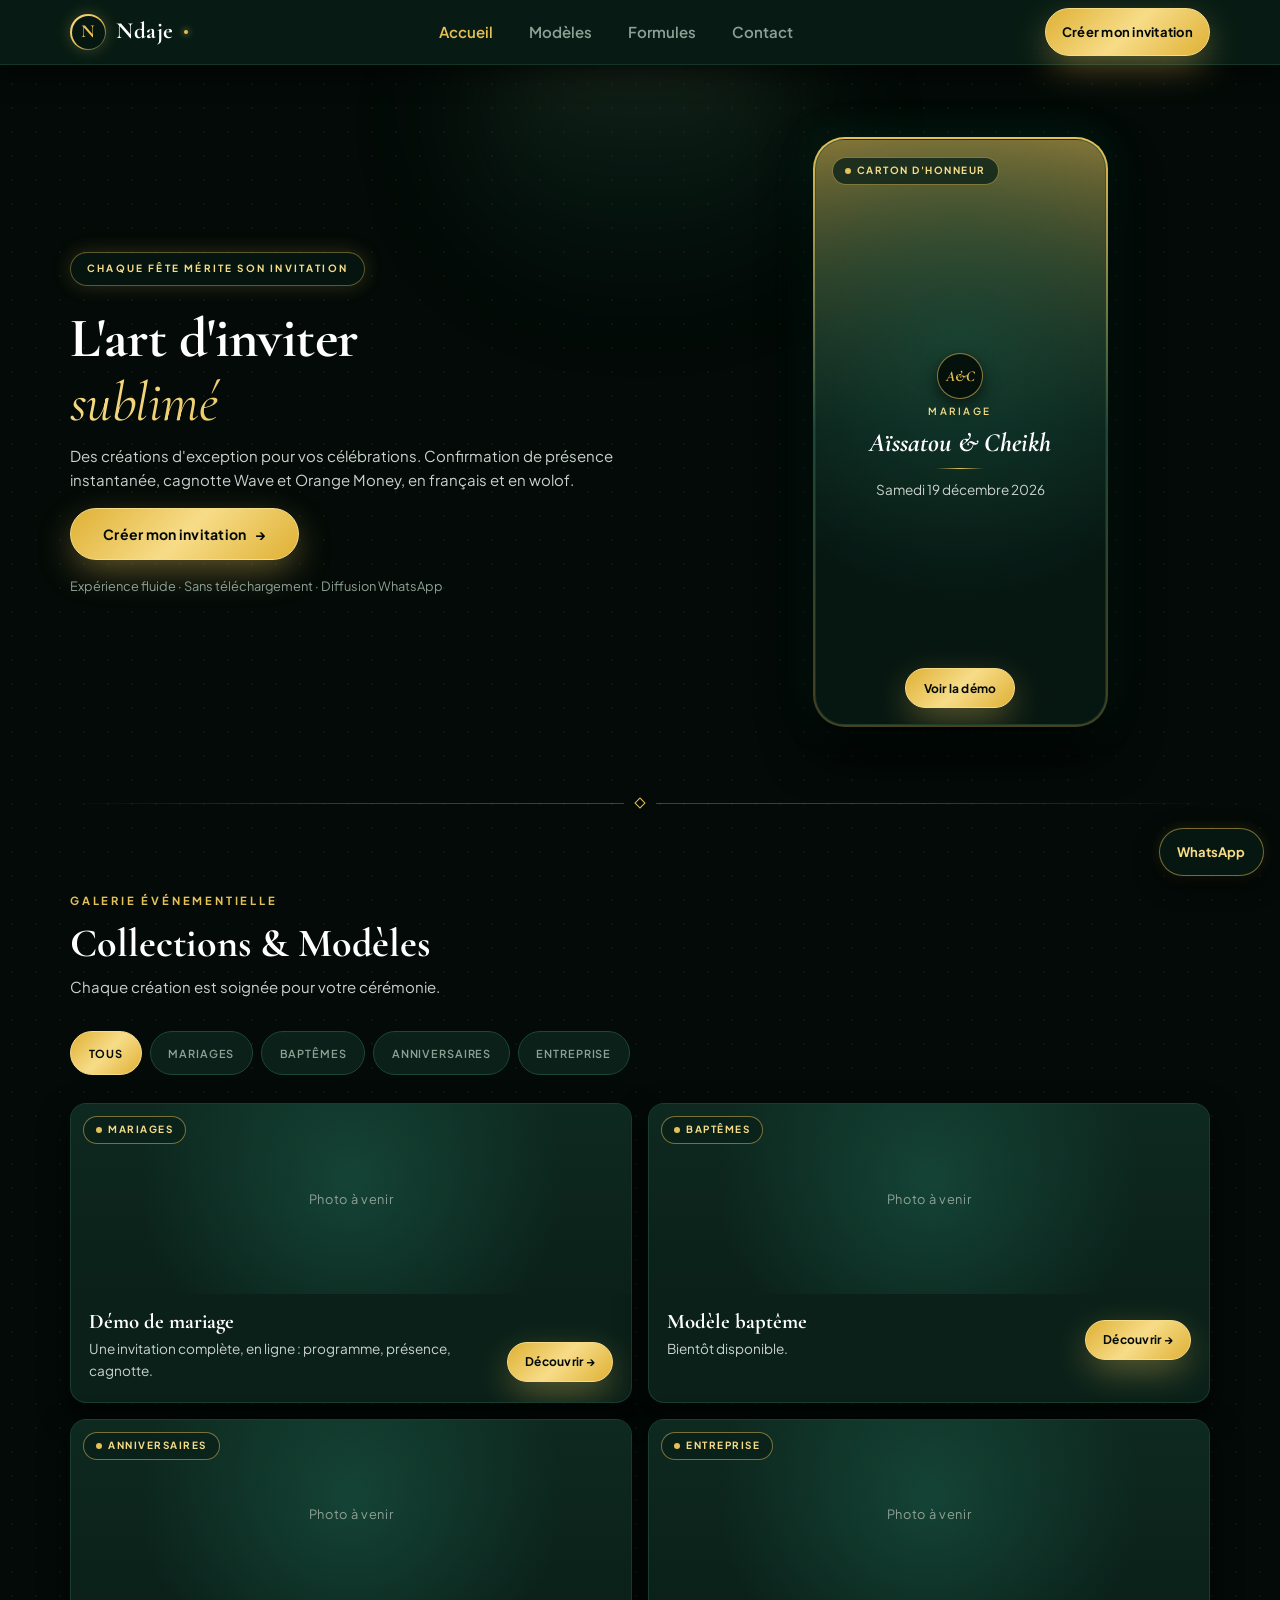
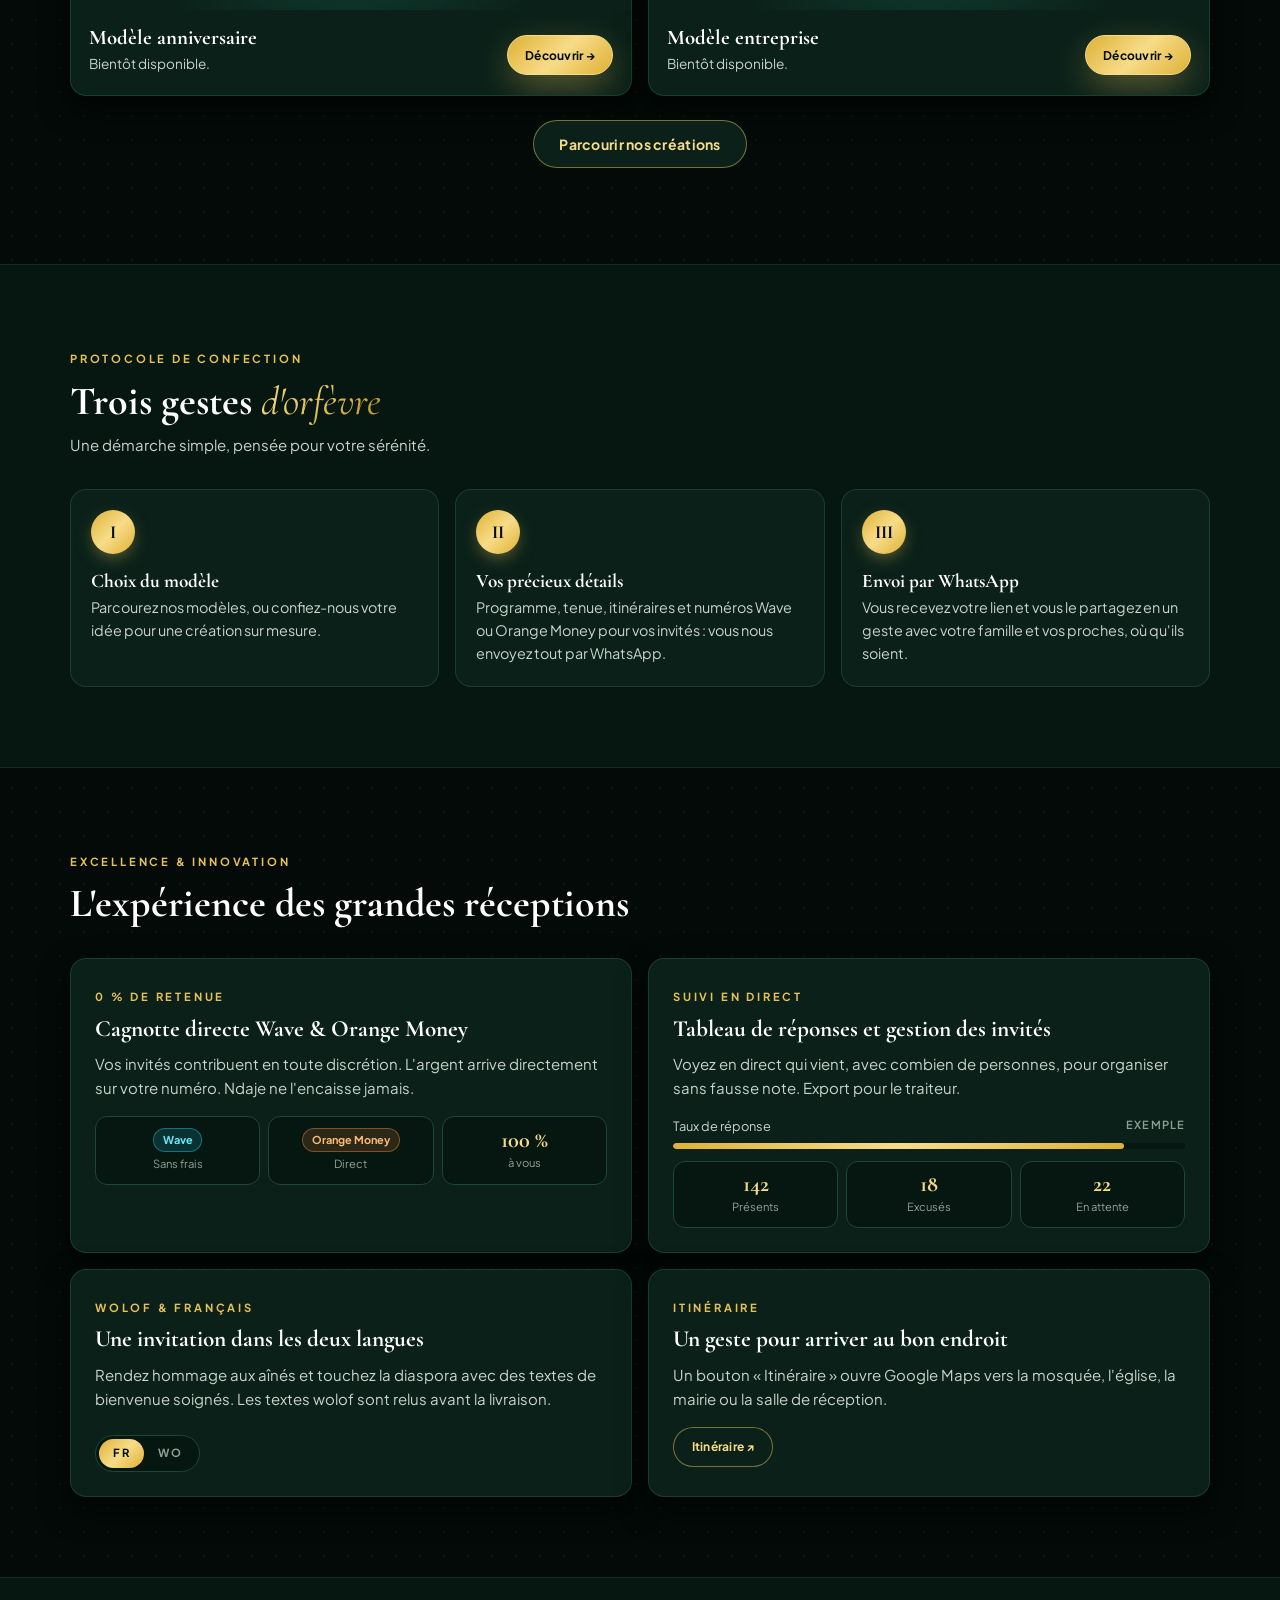
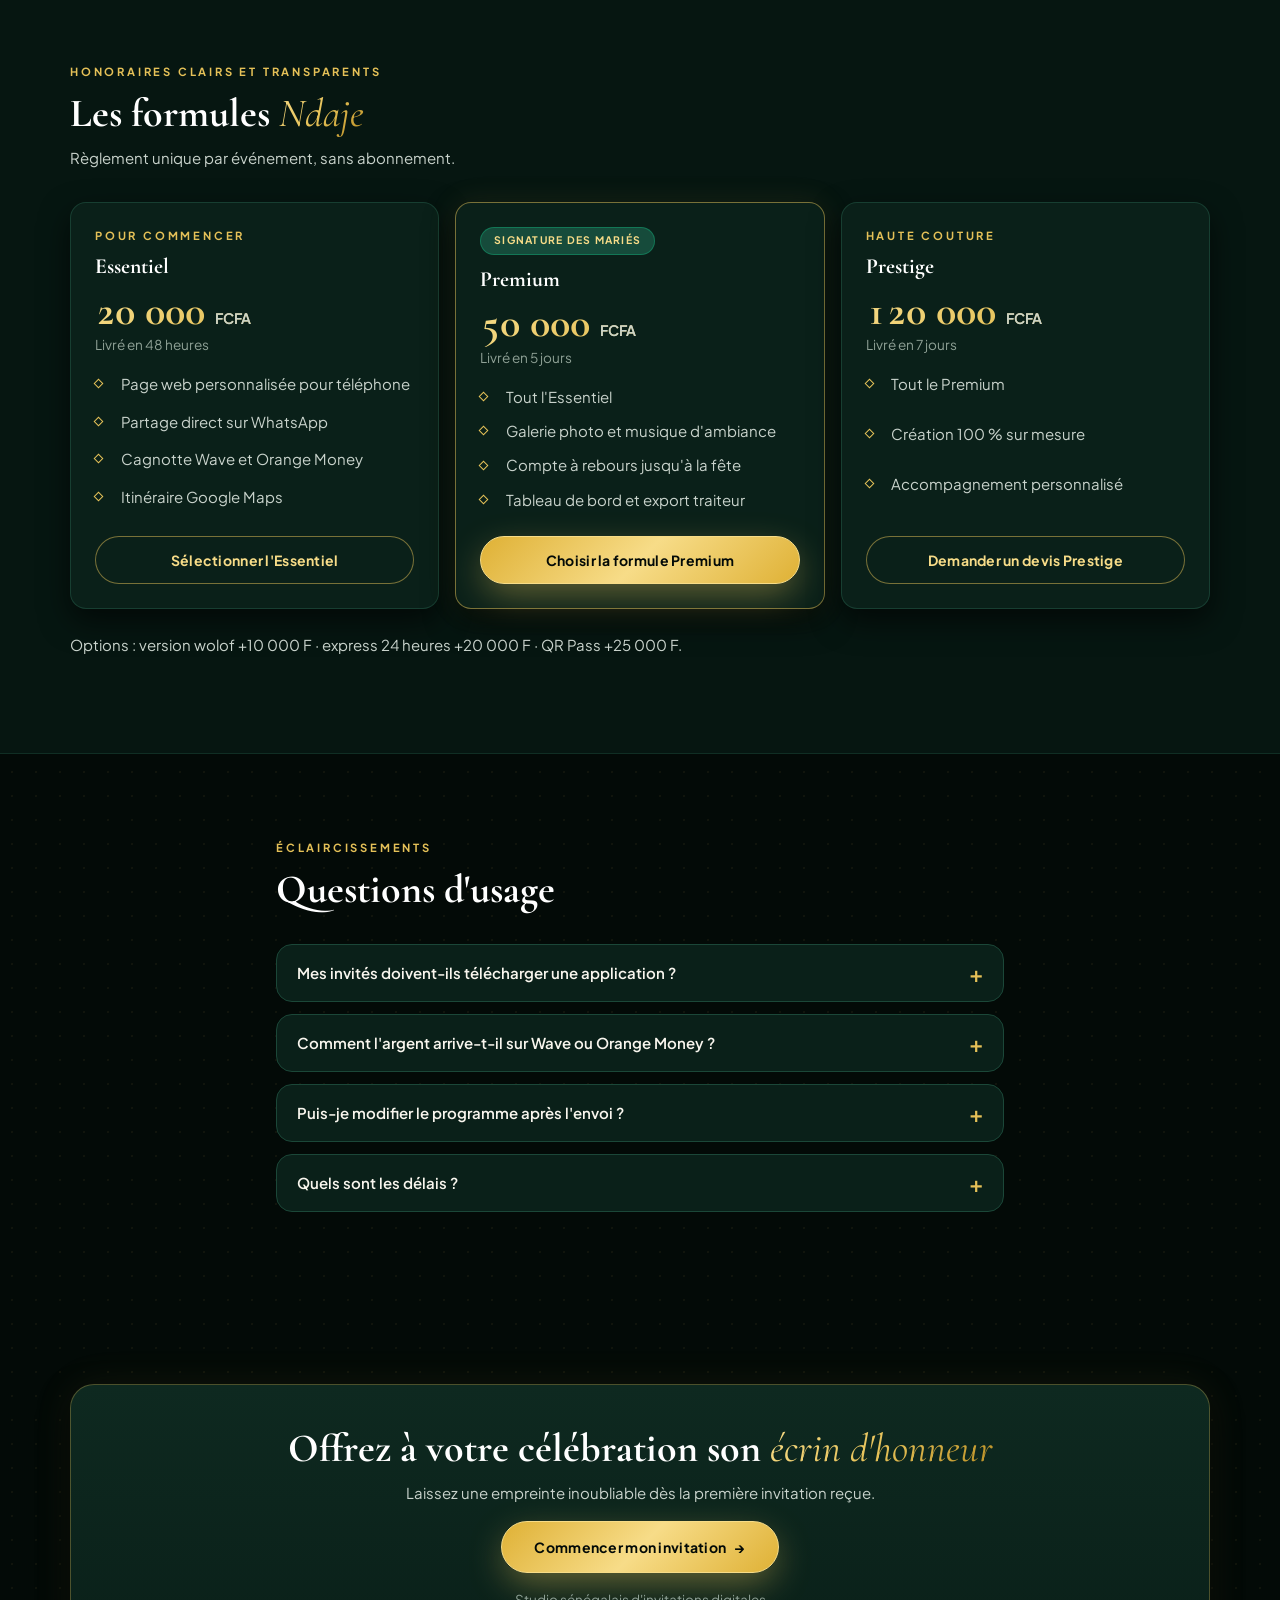
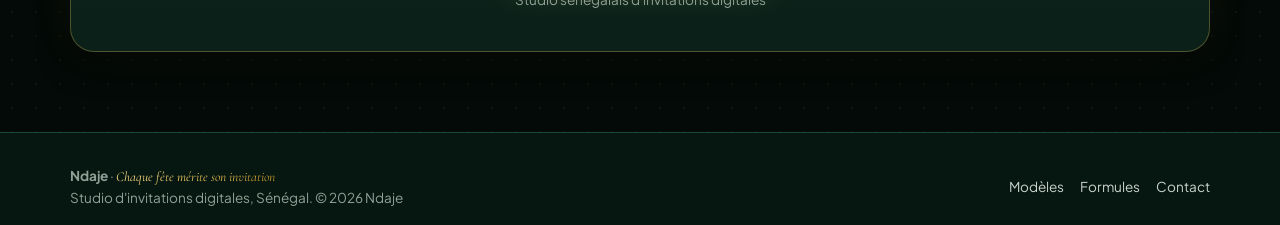
==== index.html @ ba28c1be "Site vitrine Ndaje" ====
<!DOCTYPE html>
<html lang="fr">
<head>
  <meta charset="utf-8">
  <meta name="viewport" content="width=device-width, initial-scale=1">
  <title>Ndaje — Invitations digitales pour vos cérémonies</title>
  <meta name="description" content="Mariages, baptêmes, anniversaires : une invitation digitale élégante, partagée par WhatsApp, avec confirmation de présence et cagnotte Wave / Orange Money.">
  <meta name="theme-color" content="#0E0D0B">
  <meta property="og:type" content="website">
  <meta property="og:title" content="Ndaje — Invitations digitales pour vos cérémonies">
  <meta property="og:description" content="Mariages, baptêmes, anniversaires : une invitation digitale élégante, partagée par WhatsApp, avec confirmation de présence et cagnotte Wave / Orange Money.">
  <!-- À AJOUTER quand le domaine et le logo seront prêts : og:url et og:image en adresse complète (https://…) -->
  <link rel="preconnect" href="https://fonts.googleapis.com">
  <link rel="preconnect" href="https://fonts.gstatic.com" crossorigin>
  <link href="https://fonts.googleapis.com/css2?family=Cormorant+Garamond:ital,wght@0,700;1,400&family=Plus+Jakarta+Sans:wght@400;500;600;700&display=swap" rel="stylesheet">
  <link rel="stylesheet" href="style.css">
</head>
<body>
  <a class="lien-evitement" href="#contenu">Aller au contenu</a>
  <header class="entete">
    <div class="conteneur">
      <a class="marque" href="index.html" aria-label="Ndaje, accueil">
        <!-- LOGO : remplacer le contenu de .logo-vide par <img src="assets/logo.svg" alt=""> quand il sera livré -->
        <span class="logo-vide" aria-hidden="true"></span>Ndaje
      </a>
      <nav class="menu" aria-label="Navigation principale"><a href="index.html" aria-current="page">Accueil</a><a href="modeles.html">Modèles</a><a href="formules.html">Formules</a><a href="contact.html">Contact</a></nav>
      <a class="btn btn-or" href="creer.html">Créer mon invitation</a>
    </div>
  </header>

  <main id="contenu">

    <section class="hero">
      <div class="conteneur">
        <div>
          <span class="badge">Chaque fête mérite son invitation</span>
          <h1>L'art d'inviter <span class="script">sublimé</span></h1>
          <p class="doux" style="max-width:34rem">Des créations d'exception pour vos célébrations. Confirmation de présence instantanée, cagnotte Wave et Orange Money, en français et en wolof.</p>
          <div class="groupe-btn">
            <a class="btn btn-or btn-large" href="creer.html">Créer mon invitation <span aria-hidden="true">→</span></a>
          </div>
          <p class="rassurance">Expérience fluide · Sans téléchargement · Diffusion WhatsApp</p>
        </div>
        <div>
          <div class="carton">
            <div class="carton-int">
              <div class="carton-haut">
                <span class="pastille"><i></i>Carton d'honneur</span>
              </div>
              <div class="carton-milieu">
                <div class="sceau" aria-hidden="true">A&amp;C</div>
                <span class="etiquette-or">Mariage</span>
                <h2>Aïssatou &amp; Cheikh</h2>
                <div class="filet"></div>
                <p>Samedi 19 décembre 2026</p>
              </div>
              <div class="carton-bas">
                <a class="btn btn-or btn-petit" href="#" data-demo>Voir la démo</a>
              </div>
            </div>
          </div>
        </div>
      </div>
    </section>

    <div class="motif" aria-hidden="true"><span></span></div>

    <section>
      <div class="conteneur">
        <div class="entete-section">
          <span class="surtitre">Galerie événementielle</span>
          <h2>Collections &amp; Modèles</h2>
          <p class="doux">Chaque création est soignée pour votre cérémonie.</p>
        </div>
        <div class="puces-filtre" role="group" aria-label="Filtrer par cérémonie">
          <button class="chip" type="button" data-cat="tous" aria-pressed="true">Tous</button>
          <button class="chip" type="button" data-cat="mariage" aria-pressed="false">Mariages</button>
          <button class="chip" type="button" data-cat="bapteme" aria-pressed="false">Baptêmes</button>
          <button class="chip" type="button" data-cat="anniversaire" aria-pressed="false">Anniversaires</button>
          <button class="chip" type="button" data-cat="entreprise" aria-pressed="false">Entreprise</button>
        </div>
        <div class="grille grille-2 collections">
          
          <article class="col-carte" data-cat="mariage">
            <div class="col-photo" role="img" aria-label="Aperçu à venir">
              <span class="pastille"><i></i>Mariages</span>
              <span class="photo-vide">Photo à venir</span>
            </div>
            <div class="col-corps">
              <div>
                <h3>Démo de mariage</h3>
                <p class="doux">Une invitation complète, en ligne : programme, présence, cagnotte.</p>
              </div>
              <a class="btn btn-or btn-petit" href="#" data-demo>Découvrir →</a>
            </div>
          </article>
          
          <article class="col-carte" data-cat="bapteme">
            <div class="col-photo" role="img" aria-label="Aperçu à venir">
              <span class="pastille"><i></i>Baptêmes</span>
              <span class="photo-vide">Photo à venir</span>
            </div>
            <div class="col-corps">
              <div>
                <h3>Modèle baptême</h3>
                <p class="doux">Bientôt disponible.</p>
              </div>
              <a class="btn btn-or btn-petit" href="modeles.html">Découvrir →</a>
            </div>
          </article>
          
          <article class="col-carte" data-cat="anniversaire">
            <div class="col-photo" role="img" aria-label="Aperçu à venir">
              <span class="pastille"><i></i>Anniversaires</span>
              <span class="photo-vide">Photo à venir</span>
            </div>
            <div class="col-corps">
              <div>
                <h3>Modèle anniversaire</h3>
                <p class="doux">Bientôt disponible.</p>
              </div>
              <a class="btn btn-or btn-petit" href="modeles.html">Découvrir →</a>
            </div>
          </article>
          
          <article class="col-carte" data-cat="entreprise">
            <div class="col-photo" role="img" aria-label="Aperçu à venir">
              <span class="pastille"><i></i>Entreprise</span>
              <span class="photo-vide">Photo à venir</span>
            </div>
            <div class="col-corps">
              <div>
                <h3>Modèle entreprise</h3>
                <p class="doux">Bientôt disponible.</p>
              </div>
              <a class="btn btn-or btn-petit" href="modeles.html">Découvrir →</a>
            </div>
          </article>
        </div>
        <p style="text-align:center;margin-top:1.5rem"><a class="btn btn-contour" href="modeles.html">Parcourir nos créations</a></p>
      </div>
    </section>

    <section class="bande">
      <div class="conteneur">
        <div class="entete-section">
          <span class="surtitre">Protocole de confection</span>
          <h2>Trois gestes <span class="script">d'orfèvre</span></h2>
          <p class="doux">Une démarche simple, pensée pour votre sérénité.</p>
        </div>
        <div class="gestes">
          <div class="geste"><span class="rond">I</span><div><h3>Choix du modèle</h3><p class="doux">Parcourez nos modèles, ou confiez-nous votre idée pour une création sur mesure.</p></div></div>
          <div class="geste"><span class="rond">II</span><div><h3>Vos précieux détails</h3><p class="doux">Programme, tenue, itinéraires et numéros Wave ou Orange Money pour vos invités : vous nous envoyez tout par WhatsApp.</p></div></div>
          <div class="geste"><span class="rond">III</span><div><h3>Envoi par WhatsApp</h3><p class="doux">Vous recevez votre lien et vous le partagez en un geste avec votre famille et vos proches, où qu'ils soient.</p></div></div>
        </div>
      </div>
    </section>

    <section>
      <div class="conteneur">
        <div class="entete-section">
          <span class="surtitre">Excellence &amp; innovation</span>
          <h2>L'expérience des grandes réceptions</h2>
        </div>
        <div class="grille grille-2">
          <div class="carte bloc">
            <span class="surtitre">0 % de retenue</span>
            <h3>Cagnotte directe Wave &amp; Orange Money</h3>
            <p class="doux">Vos invités contribuent en toute discrétion. L'argent arrive directement sur votre numéro. Ndaje ne l'encaisse jamais.</p>
            <div class="mini-grille">
              <div class="mini"><span class="logo-pay pay-wave">Wave</span><small>Sans frais</small></div>
              <div class="mini"><span class="logo-pay pay-om">Orange Money</span><small>Direct</small></div>
              <div class="mini"><strong>100 %</strong><small>à vous</small></div>
            </div>
          </div>

          <div class="carte bloc">
            <span class="surtitre">Suivi en direct</span>
            <h3>Tableau de réponses et gestion des invités</h3>
            <p class="doux">Voyez en direct qui vient, avec combien de personnes, pour organiser sans fausse note. Export pour le traiteur.</p>
            <div class="stats" aria-label="Exemple de tableau de bord">
              <div class="stats-titre"><span>Taux de réponse</span><strong>Exemple</strong></div>
              <div class="barre-stat"><i style="width:88%"></i></div>
              <div class="mini-grille">
                <div class="mini"><strong>142</strong><small>Présents</small></div>
                <div class="mini"><strong>18</strong><small>Excusés</small></div>
                <div class="mini"><strong>22</strong><small>En attente</small></div>
              </div>
            </div>
          </div>

          <div class="carte bloc">
            <span class="surtitre">Wolof &amp; français</span>
            <h3>Une invitation dans les deux langues</h3>
            <p class="doux">Rendez hommage aux aînés et touchez la diaspora avec des textes de bienvenue soignés. Les textes wolof sont relus avant la livraison.</p>
            <div class="bascule" aria-hidden="true"><span class="actif">FR</span><span>WO</span></div>
          </div>

          <div class="carte bloc">
            <span class="surtitre">Itinéraire</span>
            <h3>Un geste pour arriver au bon endroit</h3>
            <p class="doux">Un bouton « Itinéraire » ouvre Google Maps vers la mosquée, l'église, la mairie ou la salle de réception.</p>
            <span class="btn btn-contour btn-petit" aria-hidden="true">Itinéraire ↗</span>
          </div>
        </div>
      </div>
    </section>

    <section class="bande">
      <div class="conteneur">
        <div class="entete-section">
          <span class="surtitre">Honoraires clairs et transparents</span>
          <h2>Les formules <span class="script">Ndaje</span></h2>
          <p class="doux">Règlement unique par événement, sans abonnement.</p>
        </div>
        <div class="grille grille-3">
          <div class="carte formule">
            <span class="surtitre">Pour commencer</span>
            <h3>Essentiel</h3>
            <div class="prix"><span data-prix="essentiel"></span> <small>FCFA</small></div>
            <p class="delai">Livré en <span data-delai="essentiel"></span></p>
            <ul class="puces">
              <li>Page web personnalisée pour téléphone</li>
              <li>Partage direct sur WhatsApp</li>
              <li>Cagnotte Wave et Orange Money</li>
              <li>Itinéraire Google Maps</li>
            </ul>
            <a class="btn btn-contour btn-bloc" href="formules.html">Sélectionner l'Essentiel</a>
          </div>
          <div class="carte formule formule-vedette">
            <span class="etiquette">Signature des mariés</span>
            <h3>Premium</h3>
            <div class="prix"><span data-prix="premium"></span> <small>FCFA</small></div>
            <p class="delai">Livré en <span data-delai="premium"></span></p>
            <ul class="puces">
              <li>Tout l'Essentiel</li>
              <li>Galerie photo et musique d'ambiance</li>
              <li>Compte à rebours jusqu'à la fête</li>
              <li>Tableau de bord et export traiteur</li>
            </ul>
            <a class="btn btn-or btn-bloc" href="formules.html">Choisir la formule Premium</a>
          </div>
          <div class="carte formule">
            <span class="surtitre">Haute couture</span>
            <h3>Prestige</h3>
            <div class="prix"><span data-prix="prestige"></span> <small>FCFA</small></div>
            <p class="delai">Livré en <span data-delai="prestige"></span></p>
            <ul class="puces">
              <li>Tout le Premium</li>
              <li>Création 100 % sur mesure</li>
              <li>Accompagnement personnalisé</li>
            </ul>
            <a class="btn btn-contour btn-bloc" href="formules.html">Demander un devis Prestige</a>
          </div>
        </div>
        <p class="doux" style="margin-top:1.5rem">Options : version wolof +<span data-prix="optionWolof"></span> F · express <span data-delai="express"></span> +<span data-prix="optionExpress"></span> F · QR Pass +<span data-prix="optionQrPass"></span> F.</p>
      </div>
    </section>

    <section>
      <div class="conteneur" style="max-width:48rem">
        <div class="entete-section">
          <span class="surtitre">Éclaircissements</span>
          <h2>Questions d'usage</h2>
        </div>
        <details><summary>Mes invités doivent-ils télécharger une application ?</summary><p>Non. Ils touchent le lien reçu sur WhatsApp et l'invitation s'ouvre dans leur navigateur, sur iPhone comme sur Android.</p></details>
        <details><summary>Comment l'argent arrive-t-il sur Wave ou Orange Money ?</summary><p>Les boutons de paiement affichent votre numéro. Les fonds vous parviennent directement, sans intermédiaire et sans retenue de la part de Ndaje.</p></details>
        <details><summary>Puis-je modifier le programme après l'envoi ?</summary><p>Oui. Dites-nous ce qui change : le lien reste le même et affiche la nouvelle version.</p></details>
        <details><summary>Quels sont les délais ?</summary><p>Essentiel en <span data-delai="essentiel"></span>, Premium en <span data-delai="premium"></span>, Prestige en <span data-delai="prestige"></span>. L'option express livre en <span data-delai="express"></span>.</p></details>
      </div>
    </section>

    <section>
      <div class="conteneur">
        <div class="bandeau">
          <h2>Offrez à votre célébration son <span class="script">écrin d'honneur</span></h2>
          <p class="doux">Laissez une empreinte inoubliable dès la première invitation reçue.</p>
          <div class="groupe-btn" style="justify-content:center">
            <a class="btn btn-or btn-large" href="creer.html">Commencer mon invitation <span aria-hidden="true">→</span></a>
          </div>
          <p class="discret" style="margin:1rem 0 0">Studio sénégalais d'invitations digitales</p>
        </div>
      </div>
    </section>

  </main>

  <footer class="pied">
    <div class="conteneur">
      <div>
        <strong>Ndaje</strong> · <span class="script">Chaque fête mérite son invitation</span><br>
        Studio d'invitations digitales, Sénégal. © <span data-annee>2026</span> Ndaje
      </div>
      <nav aria-label="Pied de page">
        <a href="modeles.html">Modèles</a><a href="formules.html">Formules</a><a href="contact.html">Contact</a>
      </nav>
    </div>
  </footer>

  <a class="flottant" data-wa="Bonjour Ndaje, j'ai une question sur vos invitations.">WhatsApp</a>
  <div class="avis" id="avis" role="status" hidden></div>
  <nav class="barre-bas" aria-label="Navigation mobile"><a href="index.html" aria-current="page"><svg viewBox="0 0 24 24" aria-hidden="true"><path d="M3 11l9-8 9 8v10a1 1 0 0 1-1 1h-5v-6H9v6H4a1 1 0 0 1-1-1z"/></svg>Accueil</a><a href="modeles.html"><svg viewBox="0 0 24 24" aria-hidden="true"><rect x="3" y="3" width="7" height="7" rx="1.5"/><rect x="14" y="3" width="7" height="7" rx="1.5"/><rect x="3" y="14" width="7" height="7" rx="1.5"/><rect x="14" y="14" width="7" height="7" rx="1.5"/></svg>Modèles</a><a href="creer.html"><svg viewBox="0 0 24 24" aria-hidden="true"><circle cx="12" cy="12" r="9"/><path d="M12 8v8M8 12h8"/></svg>Créer</a><a href="formules.html"><svg viewBox="0 0 24 24" aria-hidden="true"><path d="M3 7l4 4 5-7 5 7 4-4-2 12H5z"/></svg>Formules</a><a href="contact.html"><svg viewBox="0 0 24 24" aria-hidden="true"><rect x="3" y="5" width="18" height="14" rx="2"/><path d="M3 7l9 6 9-6"/></svg>Contact</a></nav>

  <script src="config.js"></script>
  <script src="app.js"></script>
</body>
</html>
---- style.css ----
/* NDAJE — site vitrine. Thème « Émeraude impériale » (maquette ndaje_mod_le_2_meraude…).
   Mobile d'abord. Aucune bibliothèque. */

:root {
  --obsidienne: #030A07;
  --fond: #030A07;
  --sombre: #061611;
  --carte: #0A2019;
  --surface: #0E2920;
  --ligne: #1B4738;
  --emeraude: #164B3B;
  --emeraude-vif: #10B981;
  --or-clair: #F7DC88;
  --or: #E5C158;
  --or-vif: #DFB135;
  --or-sombre: #9C761E;
  --texte: #F9F6EE;
  --texte-doux: #C9D3CC;
  --texte-discret: #8FA196;
  --degrade-or: linear-gradient(135deg, #DFB135 0%, #F7DC88 50%, #DFB135 100%);
  --degrade-texte-or: linear-gradient(135deg, #F7DC88 0%, #E5C158 50%, #B88D23 100%);
  --verre: rgba(10, 32, 25, .78);
  --police-titre: 'Cormorant Garamond', Georgia, serif;
  --police-titre-sans: 'Outfit', system-ui, sans-serif;
  --police-texte: 'Plus Jakarta Sans', system-ui, sans-serif;
  --marge: 1.25rem;
  --max: 1180px;
}

*, *::before, *::after { box-sizing: border-box; }
html { scroll-behavior: smooth; -webkit-text-size-adjust: 100%; }
body {
  margin: 0;
  background-color: var(--obsidienne);
  background-image: radial-gradient(circle at 50% 50%, rgba(229,193,88,.06) 1px, transparent 1px);
  background-size: 24px 24px;
  color: var(--texte);
  font-family: var(--police-texte);
  font-size: 15px;
  line-height: 1.6;
  padding-bottom: 84px; /* place pour la barre du bas sur mobile */
}
img, svg, iframe { max-width: 100%; display: block; }
a { color: inherit; }
h1, h2, h3 { font-family: var(--police-titre); font-weight: 700; line-height: 1.15; margin: 0 0 .6rem; color: #fff; }
h1 { font-size: 2.25rem; letter-spacing: -.01em; }
h2 { font-size: 1.9rem; }
h3 { font-size: 1.35rem; }
p { margin: 0 0 1rem; }
/* mot en italique doré dégradé */
.script { font-family: var(--police-titre); font-style: italic; font-weight: 400; background: var(--degrade-texte-or); -webkit-background-clip: text; background-clip: text; -webkit-text-fill-color: transparent; color: var(--or); }
h1 .script { display: block; }
.doux { color: var(--texte-doux); }
.discret { color: var(--texte-discret); font-size: .85rem; }

.conteneur { width: 100%; max-width: var(--max); margin: 0 auto; padding: 0 var(--marge); }
section { padding: 3.25rem 0; }
.entete-section { max-width: 40rem; margin-bottom: 2rem; }
.surtitre { display: inline-block; font-size: .7rem; font-weight: 700; letter-spacing: .25em; text-transform: uppercase; color: var(--or); margin-bottom: .6rem; }

/* Séparateur motif (losange) */
.motif { display: flex; align-items: center; gap: .75rem; color: var(--or); margin: 0 auto; max-width: var(--max); padding: 0 var(--marge); }
.motif::before { content: ""; flex: 1; height: 1px; background: linear-gradient(90deg, transparent, var(--ligne), rgba(229,193,88,.3)); }
.motif::after { content: ""; flex: 1; height: 1px; background: linear-gradient(270deg, transparent, var(--ligne), rgba(229,193,88,.3)); }
.motif span { width: 8px; height: 8px; border: 1px solid currentColor; transform: rotate(45deg); }

/* Accessibilité */
:focus-visible { outline: 2px solid var(--or); outline-offset: 3px; }
.lien-evitement { position: absolute; left: -999px; top: 0; background: var(--or); color: var(--obsidienne); padding: .75rem 1rem; z-index: 100; }
.lien-evitement:focus { left: 0; }

/* En-tête (verre émeraude) */
.entete { position: sticky; top: 0; z-index: 50; background: var(--verre); backdrop-filter: blur(16px); -webkit-backdrop-filter: blur(16px); border-bottom: 1px solid rgba(27,71,56,.6); box-shadow: 0 4px 30px rgba(0,0,0,.7); }
.entete .conteneur { display: flex; align-items: center; justify-content: space-between; min-height: 64px; gap: 1rem; }
.marque { display: inline-flex; align-items: center; gap: .65rem; text-decoration: none; font-family: var(--police-titre); font-weight: 700; font-size: 1.45rem; letter-spacing: .02em; color: #fff; }
.marque::after { content: ""; width: 4px; height: 4px; border-radius: 50%; background: var(--or); box-shadow: 0 0 6px var(--or); }
.logo-vide { width: 36px; height: 36px; border-radius: 50%; padding: 1.5px; background: linear-gradient(135deg, var(--or-clair), var(--or), var(--ligne)); box-shadow: 0 0 15px rgba(229,193,88,.25); display: grid; place-items: center; flex: none; }
.logo-vide::before { content: ""; position: absolute; }
.logo-vide:empty::after { content: "N"; width: 100%; height: 100%; border-radius: 50%; background: var(--sombre); display: grid; place-items: center; font-family: var(--police-titre); font-size: 1.15rem; font-weight: 700; color: var(--or); }
.menu { display: none; gap: .25rem; align-items: center; }
.menu a { text-decoration: none; padding: .6rem 1rem; border-radius: 999px; color: var(--texte-discret); font-weight: 600; min-height: 44px; display: inline-flex; align-items: center; transition: color .2s; }
.menu a:hover { color: var(--or-clair); }
.menu a[aria-current="page"] { color: var(--or); }

/* Boutons */
.btn { display: inline-flex; align-items: center; justify-content: center; gap: .5rem; min-height: 48px; padding: 0 1.6rem; border-radius: 999px; font: 700 14px var(--police-texte); letter-spacing: .02em; text-decoration: none; cursor: pointer; border: 1px solid transparent; transition: box-shadow .2s, transform .1s, border-color .2s, background .2s; }
.btn:active { transform: scale(.97); }
.btn-or { background: var(--degrade-or); color: var(--obsidienne); border-color: var(--or-clair); box-shadow: 0 12px 36px -4px rgba(229,193,88,.45); }
.btn-or:hover { box-shadow: 0 16px 40px rgba(229,193,88,.6); }
.btn-contour { border-color: rgba(229,193,88,.5); color: var(--or-clair); background: var(--carte); }
.btn-contour:hover { border-color: var(--or); background: var(--surface); }
.btn-bloc { width: 100%; }
.entete .btn { padding: 0 1rem; font-size: 13px; white-space: nowrap; }
.groupe-btn { display: flex; flex-wrap: wrap; gap: .75rem; }

/* Barre du bas (mobile) et bouton WhatsApp flottant */
.barre-bas { position: fixed; inset: auto 0 0 0; z-index: 60; display: grid; grid-template-columns: repeat(5, 1fr); background: var(--verre); backdrop-filter: blur(16px); -webkit-backdrop-filter: blur(16px); border-top: 1px solid rgba(27,71,56,.8); padding-bottom: env(safe-area-inset-bottom); }
.barre-bas a { text-decoration: none; text-align: center; font-size: .7rem; font-weight: 600; color: var(--texte-discret); min-height: 58px; display: flex; flex-direction: column; align-items: center; justify-content: center; gap: 2px; }
.barre-bas a[aria-current="page"] { color: var(--or); }
.barre-bas a:nth-child(3) { color: var(--obsidienne); background: var(--degrade-or); border-radius: 999px; margin: -14px .25rem 6px; min-height: 52px; border: 1px solid var(--or-clair); box-shadow: 0 8px 24px -2px rgba(229,193,88,.5); }
.barre-bas svg { width: 22px; height: 22px; stroke: currentColor; fill: none; stroke-width: 1.6; stroke-linecap: round; stroke-linejoin: round; }
.flottant { position: fixed; right: 1rem; bottom: 92px; z-index: 55; min-height: 48px; padding: 0 1.1rem; border-radius: 999px; background: var(--sombre); border: 1px solid rgba(229,193,88,.5); color: var(--or-clair); font-weight: 700; font-size: 13px; text-decoration: none; display: inline-flex; align-items: center; box-shadow: 0 8px 24px rgba(0,0,0,.6), 0 0 14px rgba(229,193,88,.15); }

/* Avertissement WhatsApp absent */
.avis { position: fixed; left: 50%; bottom: 160px; transform: translateX(-50%); z-index: 70; background: var(--surface); border: 1px solid rgba(229,193,88,.4); border-radius: 12px; padding: .8rem 1.1rem; max-width: calc(100% - 2rem); text-align: center; }
.avis[hidden] { display: none; }

/* Accueil : hero */
.hero { padding: 2.25rem 0 3rem; position: relative; overflow: hidden; }
.hero::before { content: ""; position: absolute; top: -6rem; left: 50%; width: 20rem; height: 20rem; transform: translateX(-50%); border-radius: 50%; background: linear-gradient(180deg, rgba(229,193,88,.15), rgba(22,75,59,.3), transparent); filter: blur(60px); pointer-events: none; }
.hero .conteneur { display: grid; gap: 2.5rem; align-items: center; text-align: center; position: relative; }
.hero .groupe-btn { justify-content: center; }
.hero p.doux { margin-left: auto; margin-right: auto; }
.badge { display: inline-flex; align-items: center; gap: .5rem; min-height: 34px; padding: 0 1rem; border-radius: 999px; border: 1px solid rgba(229,193,88,.4); background: rgba(6,22,17,.9); box-shadow: 0 0 20px rgba(229,193,88,.2); color: var(--or-clair); font-size: .62rem; font-weight: 700; letter-spacing: .22em; text-transform: uppercase; margin-bottom: 1.25rem; }
.rassurance { margin-top: 1rem; color: var(--texte-discret); font-size: .8rem; }

/* Cadre de téléphone (bordure or) */
.telephone { width: 260px; margin: 0 auto; border-radius: 2rem; padding: 2px; background: linear-gradient(180deg, var(--or), var(--ligne), rgba(229,193,88,.3)); box-shadow: 0 24px 50px rgba(0,0,0,.9), 0 0 40px rgba(16,185,129,.15); }
.ecran { position: relative; width: 256px; height: 540px; border-radius: 30px; overflow: hidden; background: var(--sombre); border: 1px solid rgba(22,75,59,.5); }
.ecran iframe { position: absolute; top: 0; left: 0; width: 390px; max-width: none; height: 844px; border: 0; transform: scale(.6564); transform-origin: top left; }
.ecran-vide { height: 100%; display: grid; place-items: center; text-align: center; padding: 1.5rem; color: var(--texte-discret); font-size: .85rem; background: radial-gradient(circle at 50% 30%, rgba(22,75,59,.5), transparent 70%), var(--sombre); }

/* Cartes et grilles */
.grille { display: grid; gap: 1rem; }
.carte { background: var(--carte); border: 1px solid rgba(27,71,56,.8); border-radius: 1rem; padding: 1.5rem; box-shadow: 0 12px 30px rgba(0,0,0,.6); }
.carte p:last-child { margin-bottom: 0; }
.numero { font-family: var(--police-titre); font-style: italic; font-size: 2.2rem; line-height: 1; margin-bottom: .75rem; background: var(--degrade-texte-or); -webkit-background-clip: text; background-clip: text; -webkit-text-fill-color: transparent; }
.puces { list-style: none; margin: 0 0 1.5rem; padding: 0; display: grid; gap: .65rem; }
.puces li { position: relative; padding-left: 1.6rem; color: var(--texte-doux); }
.puces li::before { content: ""; position: absolute; left: 0; top: .55em; width: 7px; height: 7px; border: 1px solid var(--or); transform: rotate(45deg); }

/* Formules */
.formule { display: flex; flex-direction: column; }
.formule .prix { font-family: var(--police-titre); font-size: 2.6rem; font-weight: 700; font-variant-numeric: tabular-nums; line-height: 1.1; background: var(--degrade-texte-or); -webkit-background-clip: text; background-clip: text; -webkit-text-fill-color: transparent; }
.formule .prix small { font-family: var(--police-texte); font-size: .9rem; font-weight: 600; -webkit-text-fill-color: var(--texte-doux); }
.formule .delai { color: var(--texte-discret); font-size: .85rem; margin-bottom: 1rem; }
.formule .puces { flex: 1; }
.formule-vedette { border-color: rgba(229,193,88,.5); box-shadow: 0 12px 30px rgba(0,0,0,.6), 0 0 30px rgba(229,193,88,.1); }
.etiquette { display: inline-flex; min-height: 28px; align-items: center; padding: 0 .8rem; border-radius: 999px; background: var(--emeraude); border: 1px solid rgba(16,185,129,.4); color: var(--or-clair); font-size: .65rem; font-weight: 700; letter-spacing: .12em; text-transform: uppercase; margin-bottom: .75rem; align-self: flex-start; }

.options { display: grid; gap: .75rem; }
.option { display: flex; justify-content: space-between; align-items: center; gap: 1rem; background: var(--carte); border: 1px solid var(--ligne); border-radius: 1rem; padding: 1rem 1.25rem; }
.option strong { color: var(--or-clair); font-variant-numeric: tabular-nums; white-space: nowrap; }

/* Tableau comparatif */
.defile { overflow-x: auto; border: 1px solid var(--ligne); border-radius: 1rem; background: var(--carte); }
table { width: 100%; border-collapse: collapse; min-width: 520px; }
th, td { padding: .9rem 1rem; text-align: center; border-bottom: 1px solid var(--ligne); }
th:first-child, td:first-child { text-align: left; color: var(--texte-doux); }
thead th { font-family: var(--police-titre); font-size: 1.15rem; font-weight: 700; color: var(--or); }
tbody tr:last-child td { border-bottom: 0; }
.oui { color: var(--or-clair); font-weight: 700; }
.non { color: var(--texte-discret); }

/* Modèles */
.puces-filtre { display: flex; gap: .5rem; flex-wrap: wrap; margin-bottom: 1.5rem; }
.chip { min-height: 44px; padding: 0 1.1rem; border-radius: 999px; background: var(--carte); border: 1px solid var(--ligne); color: var(--texte-discret); font: 600 11px var(--police-texte); letter-spacing: .08em; text-transform: uppercase; cursor: pointer; }
.chip:hover { border-color: rgba(229,193,88,.5); color: var(--or-clair); }
.chip[aria-pressed="true"] { background: var(--degrade-or); color: var(--obsidienne); border-color: var(--or-clair); font-weight: 700; }
.modele { display: flex; flex-direction: column; align-items: center; text-align: center; gap: .5rem; }
.modele .telephone { margin-bottom: 1rem; }
.modele[hidden] { display: none; }

/* FAQ */
details { background: var(--carte); border: 1px solid var(--ligne); border-radius: 1rem; margin-bottom: .75rem; }
details[open] { border-color: rgba(229,193,88,.35); }
summary { cursor: pointer; padding: 1rem 1.25rem; min-height: 56px; font-weight: 600; list-style: none; display: flex; justify-content: space-between; align-items: center; gap: 1rem; }
summary::-webkit-details-marker { display: none; }
summary::after { content: "+"; color: var(--or); font-size: 1.4rem; line-height: 1; }
details[open] summary::after { content: "−"; }
details p { padding: 0 1.25rem 1.1rem; margin: 0; color: var(--texte-doux); }

/* Formulaire */
.formulaire { display: grid; gap: 1.25rem; }
.champ { display: grid; gap: .4rem; }
.champ label, .champ legend { font-weight: 600; font-size: .9rem; }
fieldset.champ { border: 0; padding: 0; margin: 0; min-width: 0; }
input[type=text], input[type=tel], input[type=date], select, textarea {
  width: 100%; min-height: 48px; padding: .7rem 1rem; background: var(--carte); color: var(--texte);
  border: 1px solid var(--ligne); border-radius: .75rem; font: inherit; color-scheme: dark;
}
textarea { min-height: 110px; resize: vertical; }
input::placeholder, textarea::placeholder { color: var(--texte-discret); }
input:focus, select:focus, textarea:focus { outline: none; border-color: var(--or); box-shadow: 0 0 0 3px rgba(229,193,88,.15); }
.choix { display: grid; grid-template-columns: repeat(2, 1fr); gap: .6rem; }
.choix label { display: flex; align-items: center; gap: .6rem; min-height: 48px; padding: .5rem 1rem; background: var(--carte); border: 1px solid var(--ligne); border-radius: 999px; font-weight: 500; cursor: pointer; }
.choix input { accent-color: var(--or-vif); width: 18px; height: 18px; }
.choix label:has(input:checked) { border-color: rgba(229,193,88,.6); color: var(--or-clair); background: var(--surface); }
.note { font-size: .85rem; color: var(--texte-discret); }
.erreur { color: #ffb4ab; font-size: .85rem; }

/* Bandeau final et pied de page */
.bandeau { text-align: center; background: linear-gradient(180deg, var(--surface), var(--carte)); border: 1px solid rgba(229,193,88,.3); border-radius: 1.5rem; padding: 2.5rem 1.5rem; box-shadow: 0 12px 30px rgba(0,0,0,.6), 0 0 40px rgba(229,193,88,.08); }
.pied { border-top: 1px solid var(--ligne); background: var(--sombre); padding: 2rem 0 1rem; color: var(--texte-discret); font-size: .85rem; }
.pied .conteneur { display: grid; gap: 1rem; }
.pied nav { display: flex; flex-wrap: wrap; gap: 1rem; }
.pied a { text-decoration: none; color: var(--texte-doux); min-height: 44px; display: inline-flex; align-items: center; }
.pied a:hover { color: var(--or-clair); }

@media (max-width: 400px) {
  .carte { padding: 1.25rem; }
}
@media (min-width: 720px) {
  h1 { font-size: 3.5rem; }
  h2 { font-size: 2.5rem; }
  .grille-2 { grid-template-columns: repeat(2, 1fr); }
  .grille-3 { grid-template-columns: repeat(3, 1fr); }
  .grille-4 { grid-template-columns: repeat(4, 1fr); }
  .options { grid-template-columns: repeat(3, 1fr); }
  .choix { grid-template-columns: repeat(4, 1fr); }
}
@media (min-width: 960px) {
  body { padding-bottom: 0; }
  .barre-bas { display: none; }
  .menu { display: flex; }
  .flottant { bottom: 1.5rem; }
  .avis { bottom: 90px; }
  .hero .conteneur { grid-template-columns: 1.2fr 1fr; text-align: left; }
  .hero .groupe-btn { justify-content: flex-start; }
  .hero p.doux { margin-left: 0; }
  .hero { padding: 4.5rem 0; }
  section { padding: 5rem 0; }
  .pied .conteneur { grid-template-columns: 1fr auto; align-items: center; }
}
@media (prefers-reduced-motion: reduce) {
  html { scroll-behavior: auto; }
  * { transition: none !important; }
}

/* ===== Accueil : carton d'invitation, collections, gestes, blocs ===== */
.btn-petit { min-height: 40px; padding: 0 1.1rem; font-size: 12px; }
.btn-large { min-height: 52px; padding: 0 2rem; }
.pastille { display: inline-flex; align-items: center; gap: .4rem; min-height: 28px; padding: 0 .75rem; border-radius: 999px; background: var(--verre); backdrop-filter: blur(16px); -webkit-backdrop-filter: blur(16px); border: 1px solid rgba(229,193,88,.5); color: var(--or-clair); font-size: .62rem; font-weight: 700; letter-spacing: .15em; text-transform: uppercase; }
.pastille i { width: 6px; height: 6px; border-radius: 50%; background: var(--or); }
.etiquette-or { color: var(--or-clair); font-size: .62rem; font-weight: 600; letter-spacing: .25em; text-transform: uppercase; }

.carton { width: min(295px, 100%); aspect-ratio: 9 / 18; margin: 0 auto; border-radius: 32px; padding: 2px; background: linear-gradient(180deg, var(--or), var(--ligne), rgba(229,193,88,.3)); box-shadow: 0 24px 50px rgba(0,0,0,.9), 0 0 40px rgba(16,185,129,.15); }
.carton-int { height: 100%; border-radius: 30px; border: 1px solid rgba(22,75,59,.5); background: radial-gradient(circle at 50% 35%, rgba(22,75,59,.65), transparent 65%), linear-gradient(180deg, rgba(3,10,7,.4), var(--sombre) 70%); display: flex; flex-direction: column; justify-content: space-between; padding: 1rem; overflow: hidden; }
.carton-milieu { text-align: center; display: grid; justify-items: center; gap: .35rem; }
.sceau { width: 46px; height: 46px; border-radius: 50%; display: grid; place-items: center; background: rgba(3,10,7,.85); border: 1px solid rgba(229,193,88,.6); color: var(--or); font-family: var(--police-titre); font-style: italic; font-weight: 700; box-shadow: 0 6px 16px rgba(0,0,0,.6); }
.carton-milieu h2 { font-size: 1.65rem; font-style: italic; margin: .15rem 0 0; }
.carton-milieu p { margin: 0; color: var(--texte-doux); font-size: .85rem; }
.filet { width: 48px; height: 1px; background: linear-gradient(90deg, transparent, var(--or), transparent); margin: .25rem 0; }
.carton-bas { display: flex; justify-content: center; }

.puces-filtre { flex-wrap: nowrap; overflow-x: auto; padding-bottom: .25rem; scrollbar-width: none; }
.puces-filtre::-webkit-scrollbar { display: none; }
.chip { flex: none; white-space: nowrap; }

.col-carte { display: flex; flex-direction: column; overflow: hidden; background: var(--carte); border: 1px solid rgba(27,71,56,.8); border-radius: 1rem; box-shadow: 0 12px 30px rgba(0,0,0,.6); }
.col-carte[hidden] { display: none; }
.col-photo { position: relative; min-height: 190px; display: grid; place-items: center; background: radial-gradient(circle at 50% 40%, rgba(22,75,59,.8), transparent 70%), linear-gradient(180deg, var(--surface), var(--carte)); }
.col-photo .pastille { position: absolute; top: .75rem; left: .75rem; }
.photo-vide { color: var(--texte-discret); font-size: .8rem; letter-spacing: .05em; }
.col-corps { padding: 1rem 1.1rem 1.25rem; display: flex; justify-content: space-between; align-items: flex-end; gap: 1rem; }
.col-corps h3 { font-size: 1.3rem; margin-bottom: .25rem; }
.col-corps p { margin: 0; font-size: .85rem; }
.col-corps .btn { flex: none; }

.bande { background: var(--sombre); border-top: 1px solid rgba(27,71,56,.5); border-bottom: 1px solid rgba(27,71,56,.5); }
.gestes { display: grid; gap: 1rem; }
.geste { display: flex; gap: 1rem; align-items: flex-start; background: var(--carte); border: 1px solid rgba(27,71,56,.8); border-radius: 1rem; padding: 1.25rem; }
.geste h3 { font-size: 1.2rem; margin-bottom: .25rem; }
.geste p { margin: 0; font-size: .9rem; }
.rond { flex: none; width: 44px; height: 44px; border-radius: 50%; display: grid; place-items: center; background: var(--degrade-or); color: var(--obsidienne); font-family: var(--police-titre); font-weight: 700; font-size: 1.15rem; box-shadow: 0 6px 18px -4px rgba(229,193,88,.5); }

.bloc h3 { font-size: 1.45rem; }
.mini-grille { display: grid; grid-template-columns: repeat(3, 1fr); gap: .5rem; margin-top: 1rem; }
.mini { background: var(--sombre); border: 1px solid var(--ligne); border-radius: .75rem; padding: .7rem .4rem; text-align: center; display: grid; gap: .15rem; justify-items: center; align-content: center; min-height: 64px; }
.mini strong { font-family: var(--police-titre); font-size: 1.4rem; color: var(--or-clair); line-height: 1; }
.mini small { color: var(--texte-discret); font-size: .7rem; }
.logo-pay { display: inline-block; padding: .15rem .55rem; border-radius: 999px; font-size: .68rem; font-weight: 700; }
.pay-wave { background: rgba(34,211,238,.15); color: #67e8f9; border: 1px solid rgba(34,211,238,.4); }
.pay-om { background: rgba(251,146,60,.15); color: #fdba74; border: 1px solid rgba(251,146,60,.4); }
.stats { margin-top: 1rem; }
.stats-titre { display: flex; justify-content: space-between; font-size: .8rem; color: var(--texte-doux); margin-bottom: .4rem; }
.stats-titre strong { color: var(--texte-discret); font-weight: 600; font-size: .7rem; letter-spacing: .1em; text-transform: uppercase; }
.barre-stat { height: 6px; border-radius: 999px; background: var(--sombre); overflow: hidden; }
.barre-stat i { display: block; height: 100%; background: var(--degrade-or); border-radius: 999px; }
.stats .mini-grille { margin-top: .75rem; }
.bascule { display: inline-flex; padding: 3px; border-radius: 999px; background: var(--sombre); border: 1px solid var(--ligne); margin-top: .5rem; }
.bascule span { padding: .35rem .9rem; border-radius: 999px; font-size: .7rem; font-weight: 700; letter-spacing: .1em; color: var(--texte-discret); }
.bascule .actif { background: var(--degrade-or); color: var(--obsidienne); }

@media (min-width: 720px) {
  .gestes { grid-template-columns: repeat(3, 1fr); }
  .geste { flex-direction: column; }
}
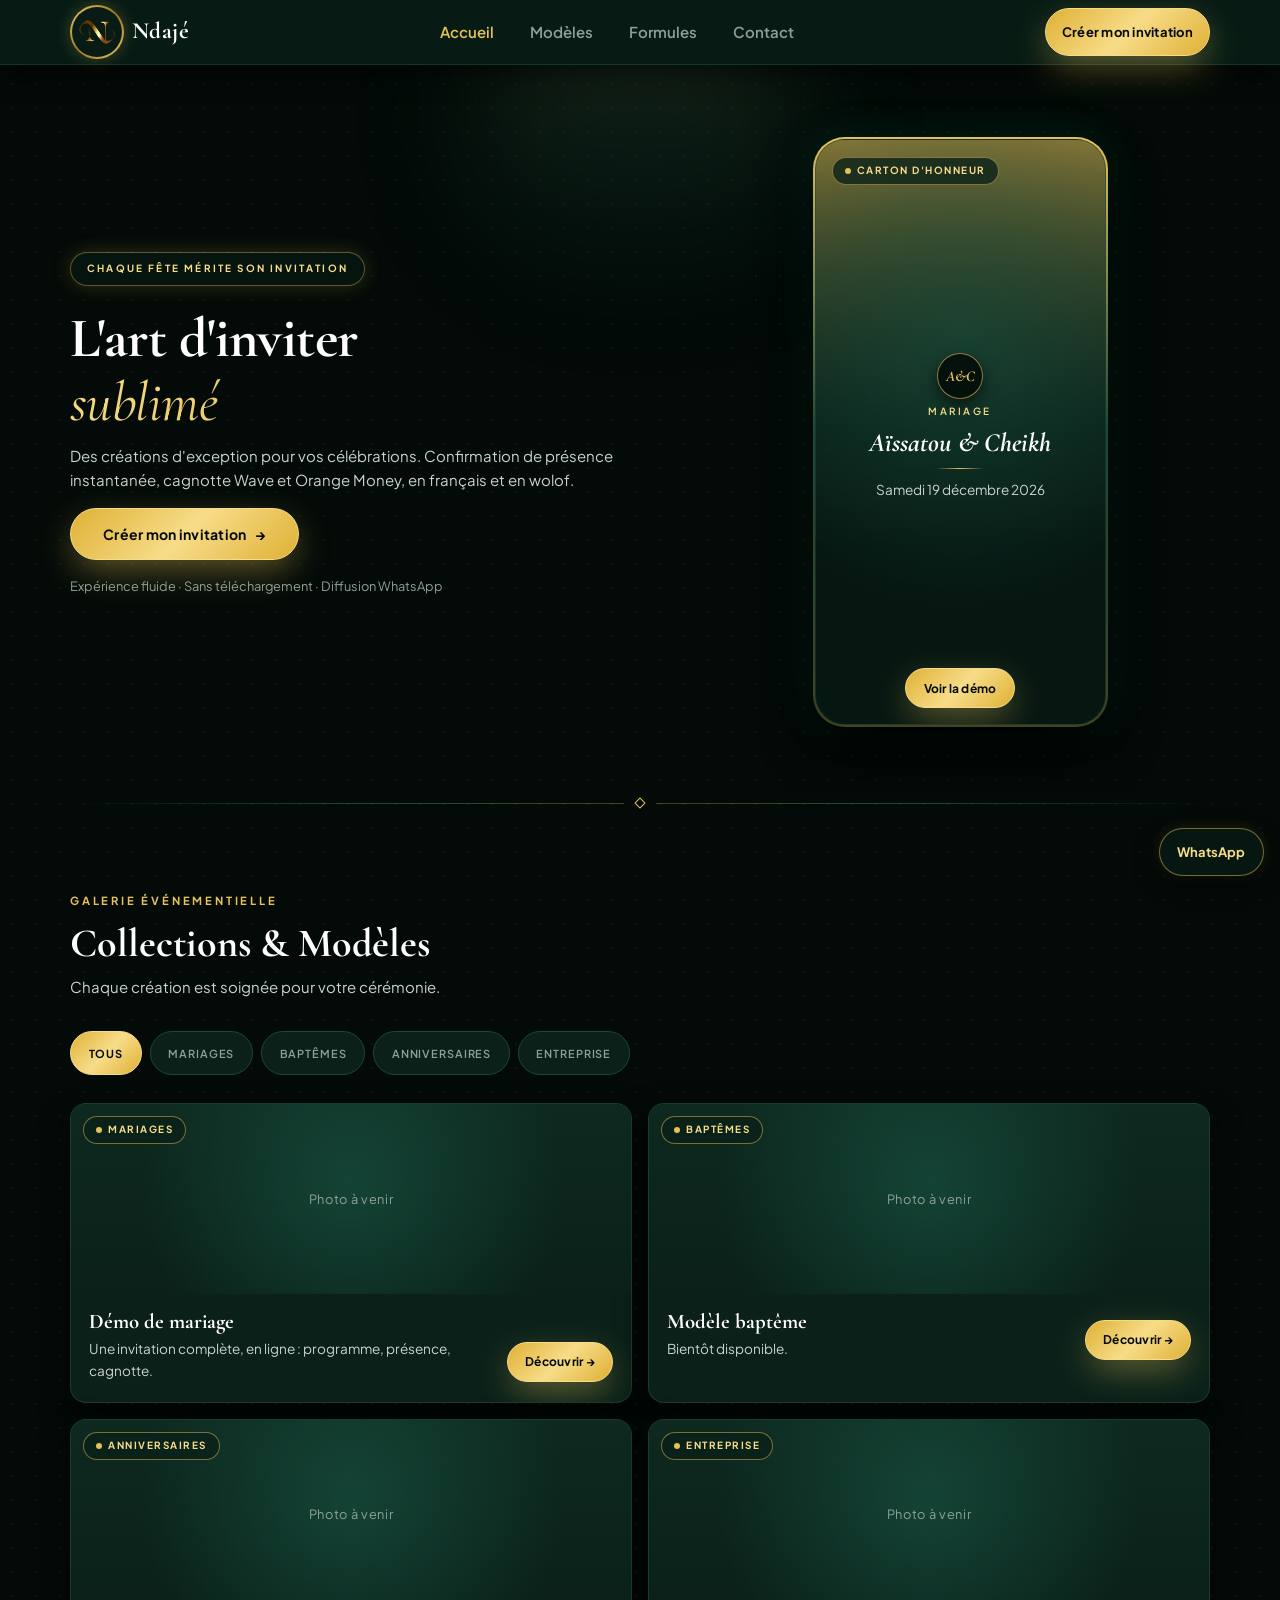
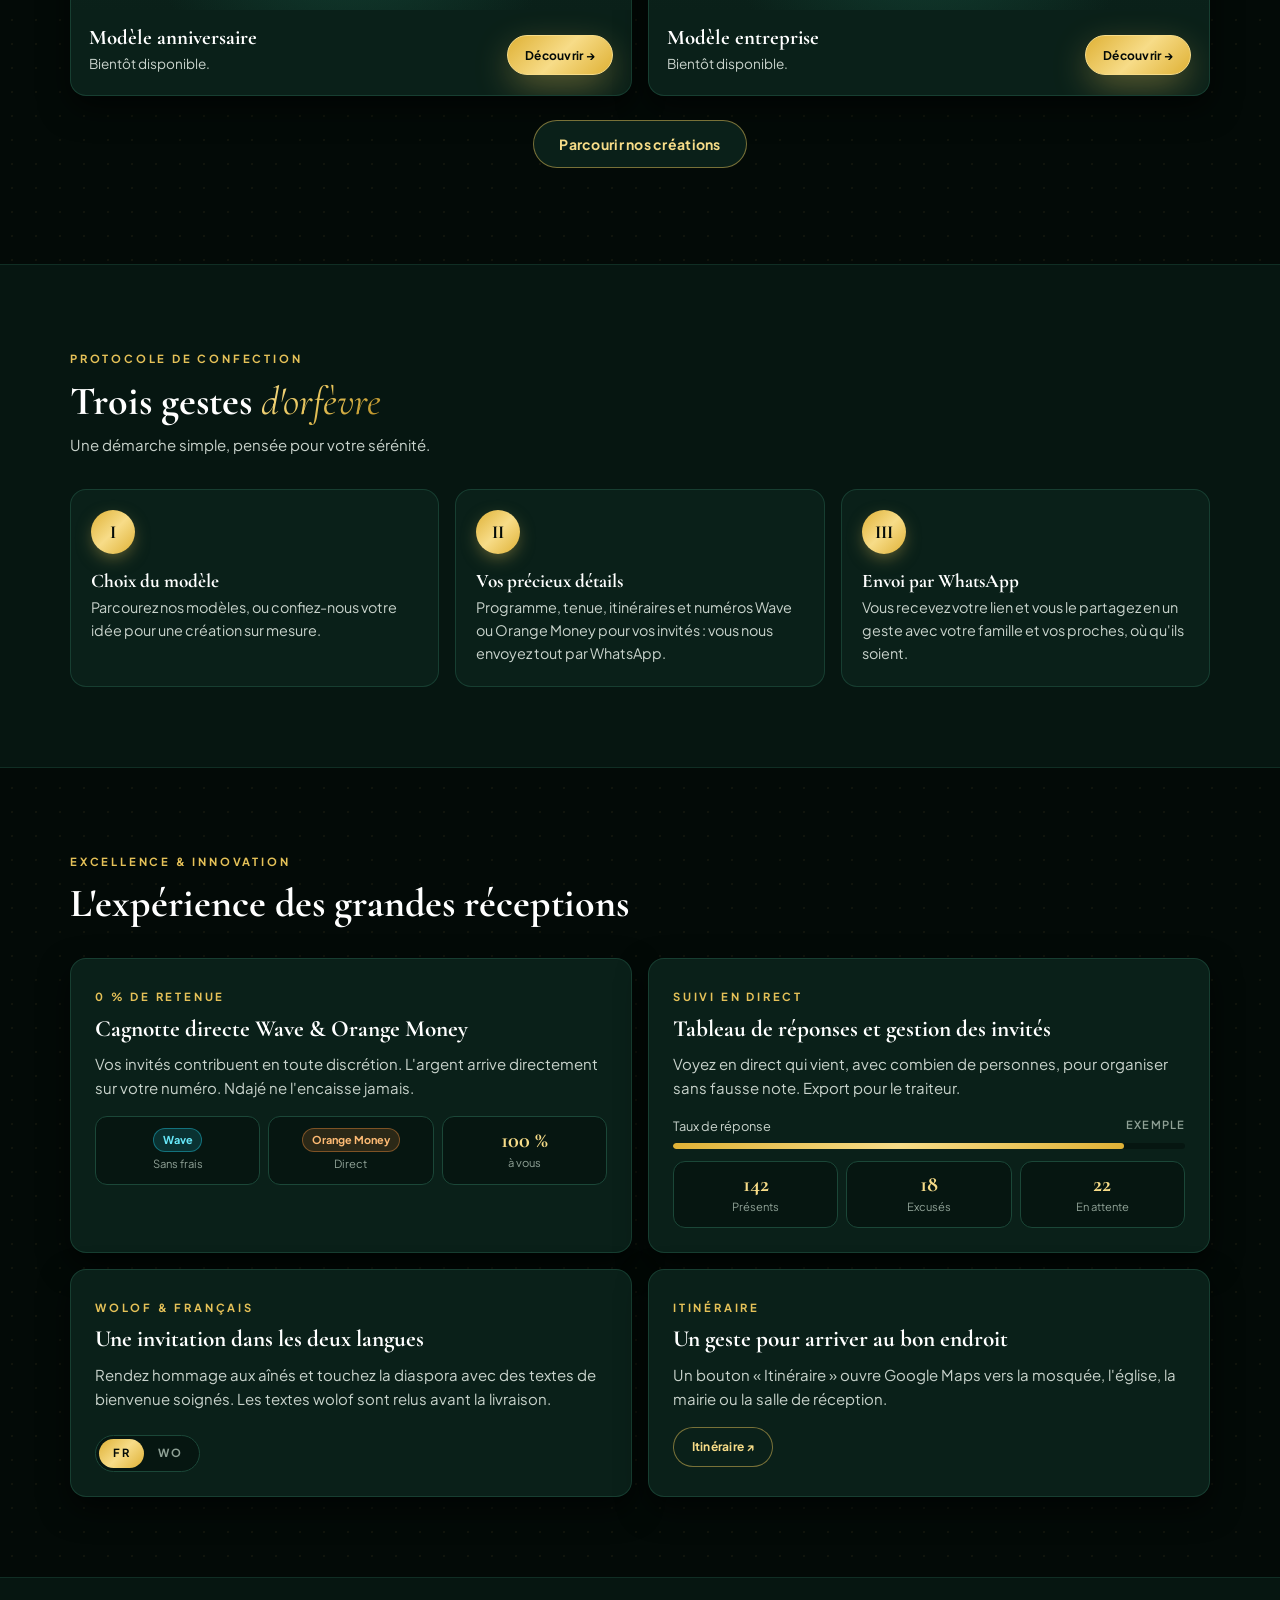
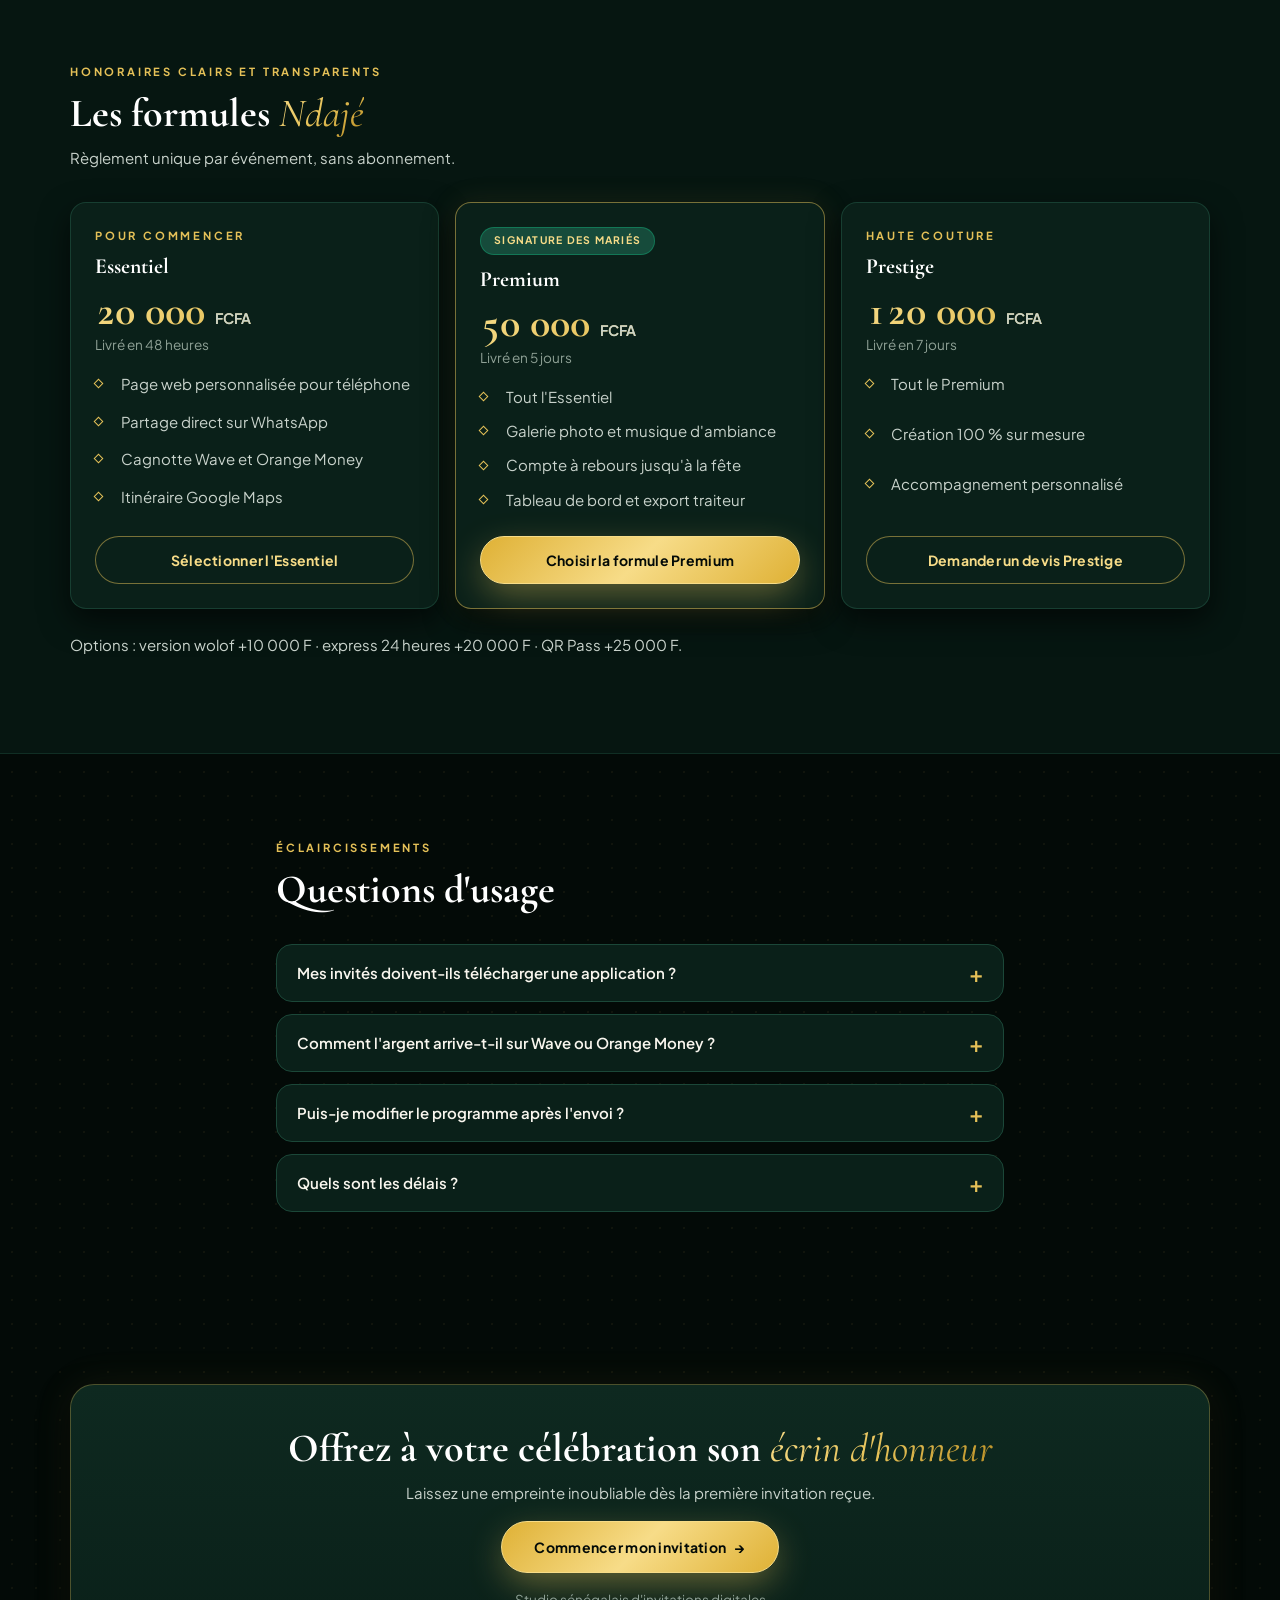
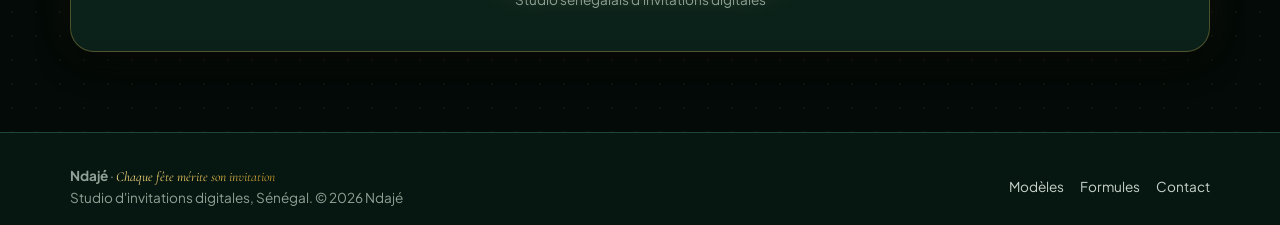
==== commit 6c31905c: "Logo Ndajé et orthographe du nom" ====
--- a/index.html
+++ b/index.html
@@ -3,25 +3,25 @@
 <head>
   <meta charset="utf-8">
   <meta name="viewport" content="width=device-width, initial-scale=1">
-  <title>Ndaje — Invitations digitales pour vos cérémonies</title>
+  <title>Ndajé — Invitations digitales pour vos cérémonies</title>
   <meta name="description" content="Mariages, baptêmes, anniversaires : une invitation digitale élégante, partagée par WhatsApp, avec confirmation de présence et cagnotte Wave / Orange Money.">
   <meta name="theme-color" content="#0E0D0B">
   <meta property="og:type" content="website">
-  <meta property="og:title" content="Ndaje — Invitations digitales pour vos cérémonies">
+  <meta property="og:title" content="Ndajé — Invitations digitales pour vos cérémonies">
   <meta property="og:description" content="Mariages, baptêmes, anniversaires : une invitation digitale élégante, partagée par WhatsApp, avec confirmation de présence et cagnotte Wave / Orange Money.">
   <!-- À AJOUTER quand le domaine et le logo seront prêts : og:url et og:image en adresse complète (https://…) -->
   <link rel="preconnect" href="https://fonts.googleapis.com">
   <link rel="preconnect" href="https://fonts.gstatic.com" crossorigin>
   <link href="https://fonts.googleapis.com/css2?family=Cormorant+Garamond:ital,wght@0,700;1,400&family=Plus+Jakarta+Sans:wght@400;500;600;700&display=swap" rel="stylesheet">
+  <link rel="icon" type="image/png" href="assets/logo.png">
   <link rel="stylesheet" href="style.css">
 </head>
 <body>
   <a class="lien-evitement" href="#contenu">Aller au contenu</a>
   <header class="entete">
     <div class="conteneur">
-      <a class="marque" href="index.html" aria-label="Ndaje, accueil">
-        <!-- LOGO : remplacer le contenu de .logo-vide par <img src="assets/logo.svg" alt=""> quand il sera livré -->
-        <span class="logo-vide" aria-hidden="true"></span>Ndaje
+      <a class="marque" href="index.html" aria-label="Ndajé, accueil">
+        <span class="logo-rond"><img src="assets/logo.png" alt="" width="40" height="26"></span><span>Ndajé</span>
       </a>
       <nav class="menu" aria-label="Navigation principale"><a href="index.html" aria-current="page">Accueil</a><a href="modeles.html">Modèles</a><a href="formules.html">Formules</a><a href="contact.html">Contact</a></nav>
       <a class="btn btn-or" href="creer.html">Créer mon invitation</a>
@@ -166,7 +166,7 @@
           <div class="carte bloc">
             <span class="surtitre">0 % de retenue</span>
             <h3>Cagnotte directe Wave &amp; Orange Money</h3>
-            <p class="doux">Vos invités contribuent en toute discrétion. L'argent arrive directement sur votre numéro. Ndaje ne l'encaisse jamais.</p>
+            <p class="doux">Vos invités contribuent en toute discrétion. L'argent arrive directement sur votre numéro. Ndajé ne l'encaisse jamais.</p>
             <div class="mini-grille">
               <div class="mini"><span class="logo-pay pay-wave">Wave</span><small>Sans frais</small></div>
               <div class="mini"><span class="logo-pay pay-om">Orange Money</span><small>Direct</small></div>
@@ -210,7 +210,7 @@
       <div class="conteneur">
         <div class="entete-section">
           <span class="surtitre">Honoraires clairs et transparents</span>
-          <h2>Les formules <span class="script">Ndaje</span></h2>
+          <h2>Les formules <span class="script">Ndajé</span></h2>
           <p class="doux">Règlement unique par événement, sans abonnement.</p>
         </div>
         <div class="grille grille-3">
@@ -264,7 +264,7 @@
           <h2>Questions d'usage</h2>
         </div>
         <details><summary>Mes invités doivent-ils télécharger une application ?</summary><p>Non. Ils touchent le lien reçu sur WhatsApp et l'invitation s'ouvre dans leur navigateur, sur iPhone comme sur Android.</p></details>
-        <details><summary>Comment l'argent arrive-t-il sur Wave ou Orange Money ?</summary><p>Les boutons de paiement affichent votre numéro. Les fonds vous parviennent directement, sans intermédiaire et sans retenue de la part de Ndaje.</p></details>
+        <details><summary>Comment l'argent arrive-t-il sur Wave ou Orange Money ?</summary><p>Les boutons de paiement affichent votre numéro. Les fonds vous parviennent directement, sans intermédiaire et sans retenue de la part de Ndajé.</p></details>
         <details><summary>Puis-je modifier le programme après l'envoi ?</summary><p>Oui. Dites-nous ce qui change : le lien reste le même et affiche la nouvelle version.</p></details>
         <details><summary>Quels sont les délais ?</summary><p>Essentiel en <span data-delai="essentiel"></span>, Premium en <span data-delai="premium"></span>, Prestige en <span data-delai="prestige"></span>. L'option express livre en <span data-delai="express"></span>.</p></details>
       </div>
@@ -288,8 +288,8 @@
   <footer class="pied">
     <div class="conteneur">
       <div>
-        <strong>Ndaje</strong> · <span class="script">Chaque fête mérite son invitation</span><br>
-        Studio d'invitations digitales, Sénégal. © <span data-annee>2026</span> Ndaje
+        <strong>Ndajé</strong> · <span class="script">Chaque fête mérite son invitation</span><br>
+        Studio d'invitations digitales, Sénégal. © <span data-annee>2026</span> Ndajé
       </div>
       <nav aria-label="Pied de page">
         <a href="modeles.html">Modèles</a><a href="formules.html">Formules</a><a href="contact.html">Contact</a>
@@ -297,7 +297,7 @@
     </div>
   </footer>
 
-  <a class="flottant" data-wa="Bonjour Ndaje, j'ai une question sur vos invitations.">WhatsApp</a>
+  <a class="flottant" data-wa="Bonjour Ndajé, j'ai une question sur vos invitations.">WhatsApp</a>
   <div class="avis" id="avis" role="status" hidden></div>
   <nav class="barre-bas" aria-label="Navigation mobile"><a href="index.html" aria-current="page"><svg viewBox="0 0 24 24" aria-hidden="true"><path d="M3 11l9-8 9 8v10a1 1 0 0 1-1 1h-5v-6H9v6H4a1 1 0 0 1-1-1z"/></svg>Accueil</a><a href="modeles.html"><svg viewBox="0 0 24 24" aria-hidden="true"><rect x="3" y="3" width="7" height="7" rx="1.5"/><rect x="14" y="3" width="7" height="7" rx="1.5"/><rect x="3" y="14" width="7" height="7" rx="1.5"/><rect x="14" y="14" width="7" height="7" rx="1.5"/></svg>Modèles</a><a href="creer.html"><svg viewBox="0 0 24 24" aria-hidden="true"><circle cx="12" cy="12" r="9"/><path d="M12 8v8M8 12h8"/></svg>Créer</a><a href="formules.html"><svg viewBox="0 0 24 24" aria-hidden="true"><path d="M3 7l4 4 5-7 5 7 4-4-2 12H5z"/></svg>Formules</a><a href="contact.html"><svg viewBox="0 0 24 24" aria-hidden="true"><rect x="3" y="5" width="18" height="14" rx="2"/><path d="M3 7l9 6 9-6"/></svg>Contact</a></nav>
 
--- a/style.css
+++ b/style.css
@@ -73,7 +73,6 @@
 .entete { position: sticky; top: 0; z-index: 50; background: var(--verre); backdrop-filter: blur(16px); -webkit-backdrop-filter: blur(16px); border-bottom: 1px solid rgba(27,71,56,.6); box-shadow: 0 4px 30px rgba(0,0,0,.7); }
 .entete .conteneur { display: flex; align-items: center; justify-content: space-between; min-height: 64px; gap: 1rem; }
 .marque { display: inline-flex; align-items: center; gap: .65rem; text-decoration: none; font-family: var(--police-titre); font-weight: 700; font-size: 1.45rem; letter-spacing: .02em; color: #fff; }
-.marque::after { content: ""; width: 4px; height: 4px; border-radius: 50%; background: var(--or); box-shadow: 0 0 6px var(--or); }
 .logo-vide { width: 36px; height: 36px; border-radius: 50%; padding: 1.5px; background: linear-gradient(135deg, var(--or-clair), var(--or), var(--ligne)); box-shadow: 0 0 15px rgba(229,193,88,.25); display: grid; place-items: center; flex: none; }
 .logo-vide::before { content: ""; position: absolute; }
 .logo-vide:empty::after { content: "N"; width: 100%; height: 100%; border-radius: 50%; background: var(--sombre); display: grid; place-items: center; font-family: var(--police-titre); font-size: 1.15rem; font-weight: 700; color: var(--or); }
@@ -286,3 +285,59 @@
   .gestes { grid-template-columns: repeat(3, 1fr); }
   .geste { flex-direction: column; }
 }
+
+/* ===== Pages Modèles, Créer, Contact ===== */
+.col-corps-gd { flex-direction: column; align-items: stretch; justify-content: flex-start; gap: 1rem; }
+.atouts { list-style: none; margin: 0; padding: 0; display: grid; grid-template-columns: repeat(2, 1fr); gap: .5rem; }
+.atouts li { background: var(--sombre); border: 1px solid var(--ligne); border-radius: .75rem; padding: .55rem .75rem; font-size: .78rem; color: var(--texte-doux); }
+.modele-gd .col-photo { min-height: 230px; }
+
+/* Assistant « Créer » */
+.etapes { list-style: none; display: flex; gap: .5rem; padding: 0; margin: 0 0 2rem; overflow-x: auto; scrollbar-width: none; }
+.etapes::-webkit-scrollbar { display: none; }
+.etapes a { display: inline-flex; align-items: center; gap: .5rem; min-height: 44px; padding: 0 1rem 0 .5rem; border-radius: 999px; background: var(--carte); border: 1px solid var(--ligne); color: var(--texte-doux); text-decoration: none; font-size: .8rem; font-weight: 600; white-space: nowrap; }
+.etapes a:hover { border-color: rgba(229,193,88,.5); color: var(--or-clair); }
+.etapes span { width: 28px; height: 28px; border-radius: 50%; display: grid; place-items: center; background: var(--degrade-or); color: var(--obsidienne); font-weight: 700; font-size: .8rem; }
+
+.atelier { display: grid; gap: 1.5rem; align-items: start; }
+.panneau { background: var(--carte); border: 1px solid rgba(27,71,56,.8); border-radius: 1rem; padding: 1.25rem; gap: 1rem; box-shadow: 0 12px 30px rgba(0,0,0,.5); scroll-margin-top: 80px; }
+.titre-etape { display: flex; align-items: center; gap: .75rem; font-family: var(--police-titre); font-size: 1.4rem; font-weight: 700; color: #fff; padding: 0; margin-bottom: .5rem; }
+.titre-etape .rond { width: 34px; height: 34px; font-size: 1rem; }
+.sous-titre { font-family: var(--police-titre); font-size: 1.15rem; font-weight: 700; color: var(--or-clair); margin: .75rem 0 0; }
+.choix-col { grid-template-columns: 1fr !important; }
+.choix-col label { border-radius: .75rem; }
+.deux-col { display: grid; gap: 1rem; }
+.apercu { display: grid; gap: .75rem; justify-items: center; }
+.apercu .carton { width: min(295px, 100%); }
+.apercu .carton-milieu h2 { overflow-wrap: anywhere; }
+.apercu .carton-milieu p { font-size: .8rem; overflow-wrap: anywhere; }
+
+.recap { background: var(--sombre); border: 1px solid rgba(229,193,88,.3); border-radius: 1rem; padding: 1rem 1.1rem; display: grid; gap: .4rem; }
+.recap-ligne { display: flex; justify-content: space-between; gap: 1rem; color: var(--texte-doux); font-variant-numeric: tabular-nums; }
+.recap-ligne[hidden] { display: none; }
+.recap-ligne strong { color: var(--or-clair); }
+.recap-total { border-top: 1px solid var(--ligne); padding-top: .5rem; color: var(--texte); font-weight: 700; font-size: 1.05rem; }
+
+/* Contact */
+.tel-groupe { display: grid; grid-template-columns: 7.5rem 1fr; gap: .5rem; }
+a.carte:hover { border-color: rgba(229,193,88,.5); }
+.carte[hidden], a.carte[hidden] { display: none; }
+
+@media (min-width: 720px) {
+  .deux-col { grid-template-columns: 1fr 1fr; }
+  .choix-col { grid-template-columns: 1fr !important; }
+}
+@media (min-width: 960px) {
+  .atelier { grid-template-columns: minmax(0, 1.4fr) minmax(0, 1fr); }
+  .apercu { position: sticky; top: 90px; }
+  .panneau { padding: 1.75rem; }
+}
+
+/* Évite qu'un champ (date, téléphone) élargisse la page sur petit écran */
+.atelier > *, .formulaire, .champ, .deux-col > * { min-width: 0; }
+input, select, textarea { min-width: 0; max-width: 100%; }
+
+/* Logo */
+.marque { gap: .5rem; }
+.logo-rond { flex: none; width: 54px; height: 54px; padding: 2px; border-radius: 50%; background: linear-gradient(135deg, #E9C766 0%, #9C761E 50%, #E9C766 100%); box-shadow: 0 0 16px rgba(229,193,88,.25); }
+.logo-rond img { width: 100%; height: 100%; padding: 11px 7px; object-fit: contain; border-radius: 50%; background: var(--sombre); filter: brightness(1.25); }
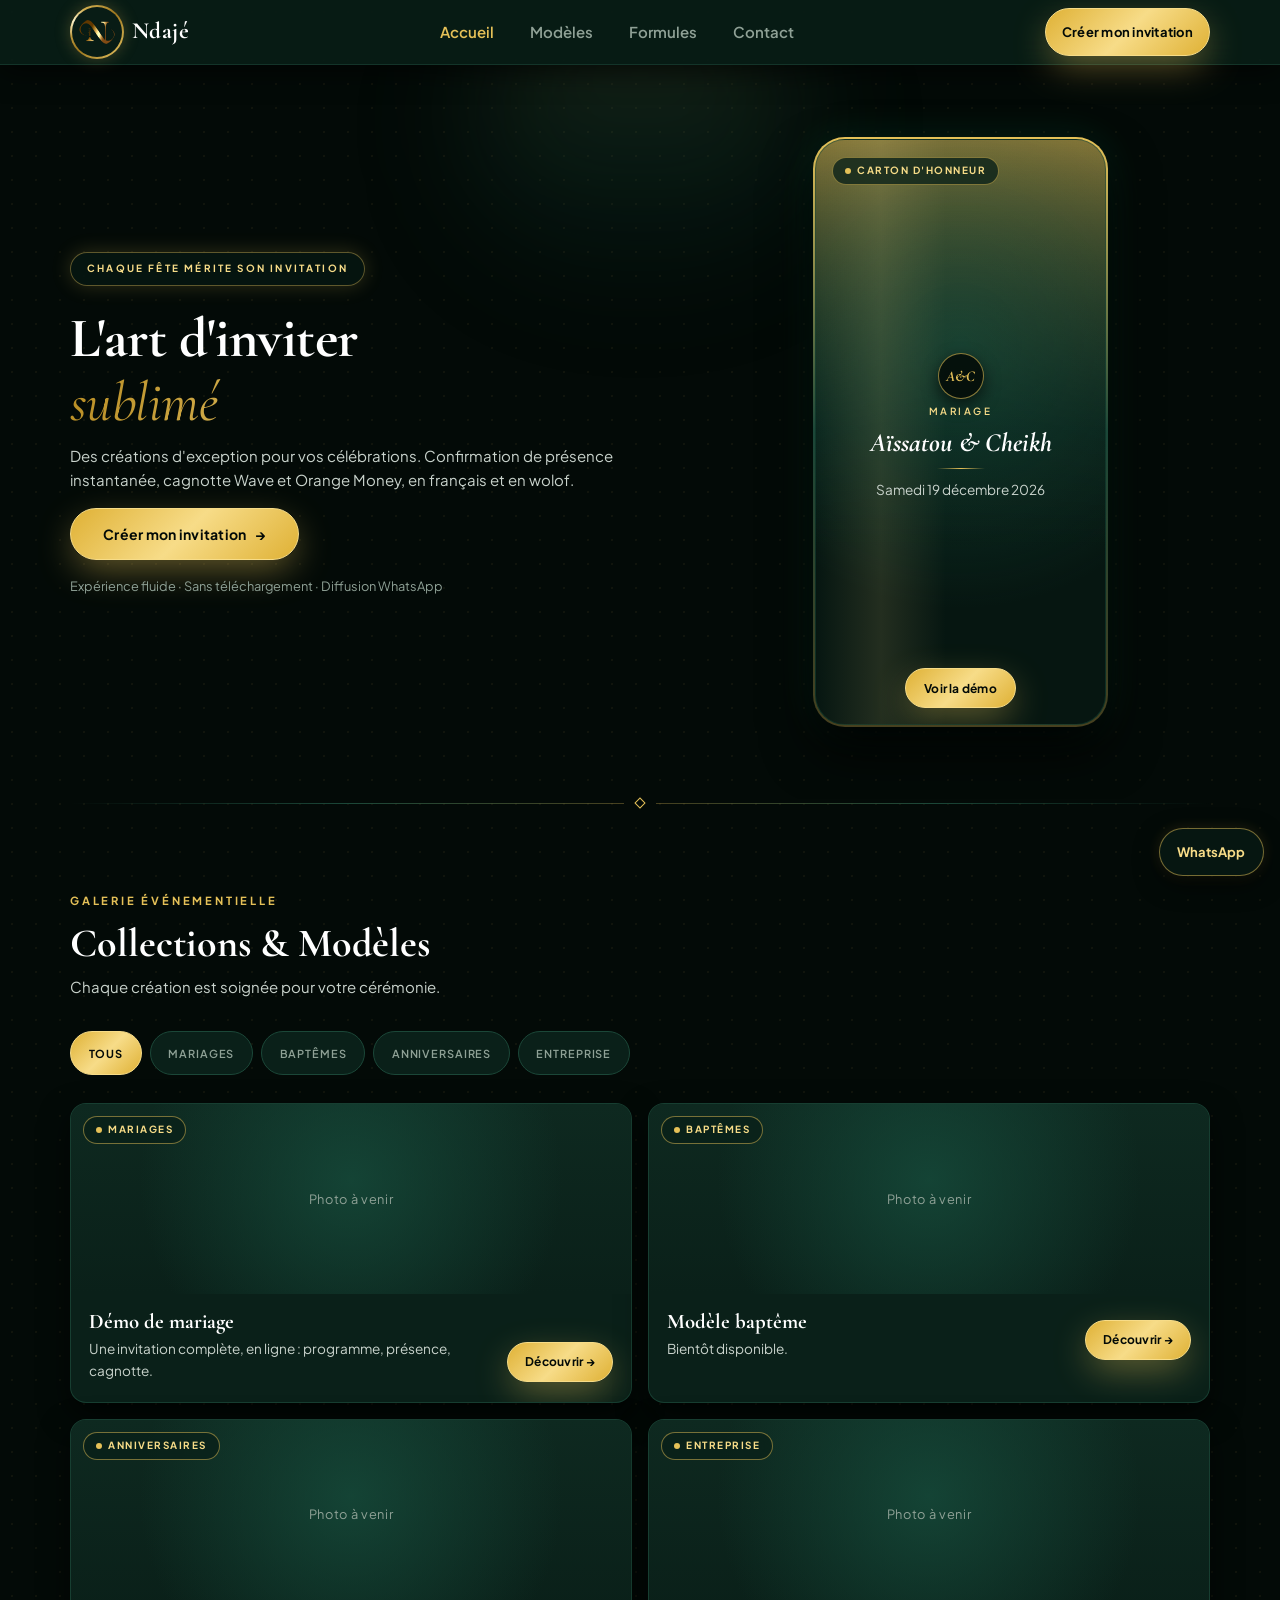
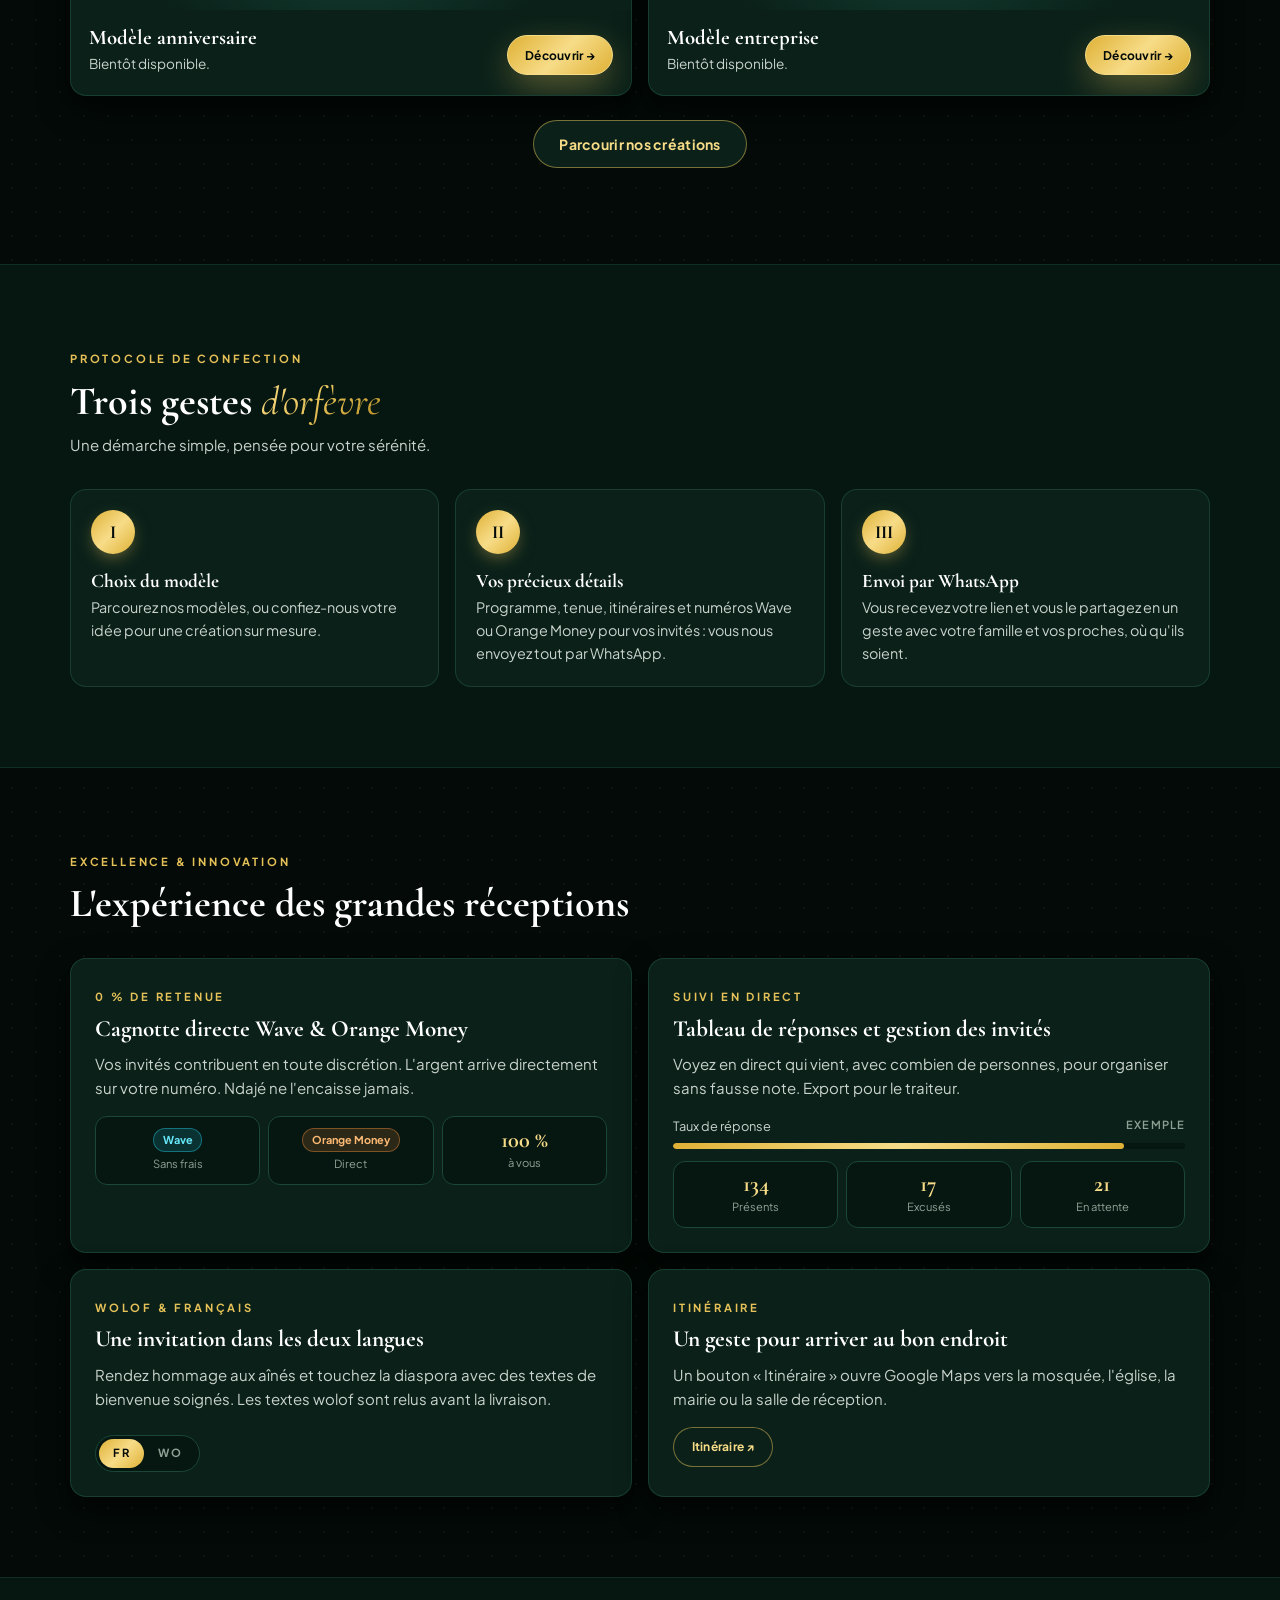
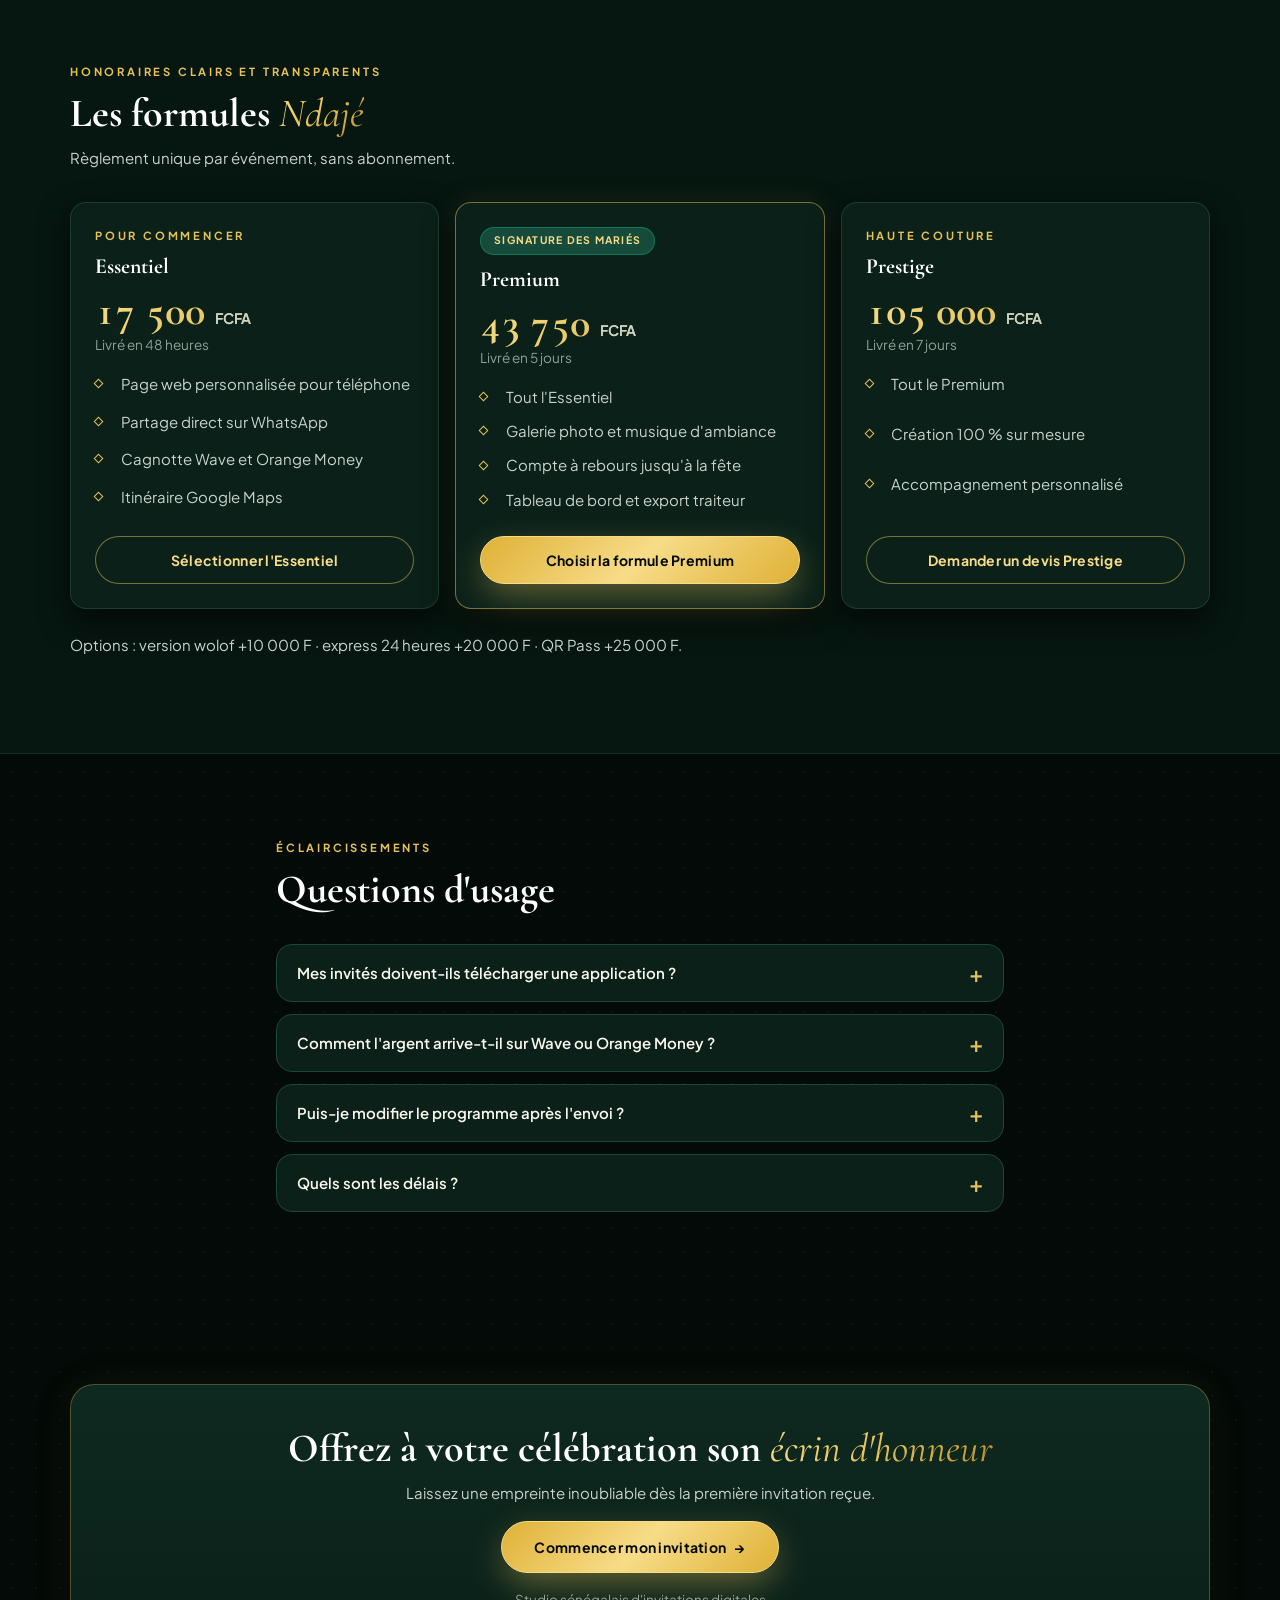
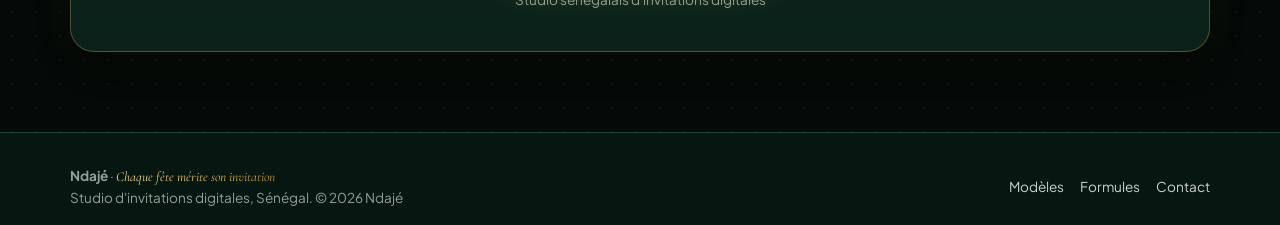
==== commit 37a568f6: "Animations, écran de chargement et page 404" ====
--- a/index.html
+++ b/index.html
@@ -5,7 +5,8 @@
   <meta name="viewport" content="width=device-width, initial-scale=1">
   <title>Ndajé — Invitations digitales pour vos cérémonies</title>
   <meta name="description" content="Mariages, baptêmes, anniversaires : une invitation digitale élégante, partagée par WhatsApp, avec confirmation de présence et cagnotte Wave / Orange Money.">
-  <meta name="theme-color" content="#0E0D0B">
+  <meta name="theme-color" content="#030A07">
+
   <meta property="og:type" content="website">
   <meta property="og:title" content="Ndajé — Invitations digitales pour vos cérémonies">
   <meta property="og:description" content="Mariages, baptêmes, anniversaires : une invitation digitale élégante, partagée par WhatsApp, avec confirmation de présence et cagnotte Wave / Orange Money.">
@@ -15,8 +16,14 @@
   <link href="https://fonts.googleapis.com/css2?family=Cormorant+Garamond:ital,wght@0,700;1,400&family=Plus+Jakarta+Sans:wght@400;500;600;700&display=swap" rel="stylesheet">
   <link rel="icon" type="image/png" href="assets/logo.png">
   <link rel="stylesheet" href="style.css">
+  <script>/* écran de chargement : seulement à la première page de la visite */try{if(sessionStorage.getItem("ndaje-vu"))document.documentElement.classList.add("deja-vu");else sessionStorage.setItem("ndaje-vu","1")}catch(e){}</script>
 </head>
 <body>
+  <div class="chargement" id="chargement" aria-hidden="true">
+    <span class="logo-rond logo-rond-gd"><img src="assets/logo.png" alt="" width="80" height="52"></span>
+    <p class="chargement-nom">Ndajé</p>
+    <div class="chargement-barre"><i></i></div>
+  </div>
   <a class="lien-evitement" href="#contenu">Aller au contenu</a>
   <header class="entete">
     <div class="conteneur">
--- a/style.css
+++ b/style.css
@@ -341,3 +341,219 @@
 .marque { gap: .5rem; }
 .logo-rond { flex: none; width: 54px; height: 54px; padding: 2px; border-radius: 50%; background: linear-gradient(135deg, #E9C766 0%, #9C761E 50%, #E9C766 100%); box-shadow: 0 0 16px rgba(229,193,88,.25); }
 .logo-rond img { width: 100%; height: 100%; padding: 11px 7px; object-fit: contain; border-radius: 50%; background: var(--sombre); filter: brightness(1.25); }
+
+/* =====================================================================
+   ANIMATIONS — sobres, légères (transform / opacity uniquement).
+   Tout est coupé si l'utilisateur a demandé « réduire les animations ».
+   ===================================================================== */
+@media (prefers-reduced-motion: no-preference) {
+
+  /* --- 1. Entrée du hero, en cascade ----------------------------------- */
+  @keyframes monte {
+    from { opacity: 0; transform: translateY(18px); }
+    to   { opacity: 1; transform: none; }
+  }
+  @keyframes apparait-carton {
+    from { opacity: 0; transform: translateY(30px) scale(.96); }
+    to   { opacity: 1; transform: none; }
+  }
+  .hero .badge        { animation: monte .9s cubic-bezier(.2,.7,.2,1) .1s both; }
+  .hero h1            { animation: monte .9s cubic-bezier(.2,.7,.2,1) .25s both; }
+  .hero p.doux        { animation: monte .9s cubic-bezier(.2,.7,.2,1) .45s both; }
+  .hero .groupe-btn   { animation: monte .9s cubic-bezier(.2,.7,.2,1) .6s both; }
+  .hero .rassurance   { animation: monte .9s cubic-bezier(.2,.7,.2,1) .75s both; }
+
+  /* --- 2. « sublimé » : l'or coule lentement dans le mot ---------------- */
+  @keyframes or-coule {
+    0%, 100% { background-position: 100% 50%; }
+    50%      { background-position: 0% 50%; }
+  }
+  .hero h1 .script,
+  .entete-section h1 .script {
+    background-image: linear-gradient(110deg, #B88D23 0%, #F7DC88 30%, #FFF4C8 45%, #E5C158 60%, #B88D23 100%);
+    background-size: 250% 100%;
+    animation: or-coule 6s ease-in-out infinite;
+  }
+
+  /* --- 3. Le carton d'honneur flotte, un reflet le traverse ------------- */
+  @keyframes flotte {
+    0%, 100% { transform: translateY(0); }
+    50%      { transform: translateY(-10px); }
+  }
+  @keyframes reflet-carton {
+    0%, 65% { transform: translateX(-130%) skewX(-18deg); }
+    100%    { transform: translateX(230%) skewX(-18deg); }
+  }
+  @keyframes sceau-halo {
+    0%, 100% { box-shadow: 0 6px 16px rgba(0,0,0,.6), 0 0 0 0 rgba(229,193,88,0); }
+    50%      { box-shadow: 0 6px 16px rgba(0,0,0,.6), 0 0 0 6px rgba(229,193,88,.12); }
+  }
+  .hero .carton {
+    position: relative;
+    animation: apparait-carton 1.1s cubic-bezier(.2,.7,.2,1) .5s both, flotte 6s ease-in-out 1.6s infinite;
+  }
+  .carton-int { position: relative; }
+  .carton-int::after {
+    content: ""; position: absolute; top: 0; bottom: 0; left: 0; width: 45%;
+    background: linear-gradient(90deg, transparent, rgba(247,220,136,.12), transparent);
+    pointer-events: none;
+    animation: reflet-carton 7s ease-in-out 2s infinite;
+  }
+  .carton-int > * { position: relative; z-index: 1; }
+  .sceau { animation: sceau-halo 3.5s ease-in-out infinite; }
+
+  /* --- 4. Halo du hero qui respire -------------------------------------- */
+  @keyframes respire {
+    0%, 100% { opacity: .7; transform: translateX(-50%) scale(1); }
+    50%      { opacity: 1;  transform: translateX(-50%) scale(1.12); }
+  }
+  .hero::before { animation: respire 9s ease-in-out infinite; }
+
+  /* --- 5. Logo : un éclat de lumière fait le tour de l'anneau doré ------ */
+  @keyframes tour { to { transform: rotate(360deg); } }
+  .logo-rond { position: relative; isolation: isolate; }
+  .logo-rond::before {
+    content: ""; position: absolute; inset: 0; border-radius: 50%; z-index: 0;
+    background: conic-gradient(from 0deg, transparent 0 72%, rgba(255,246,210,.95) 82%, transparent 92%);
+    animation: tour 5s linear infinite;
+  }
+  .logo-rond img { position: relative; z-index: 1; }
+
+  /* --- 6. Boutons dorés : reflet au survol, et sur le bouton principal -- */
+  @keyframes reflet-btn {
+    0%, 70% { transform: translateX(-120%) skewX(-20deg); }
+    100%    { transform: translateX(160%) skewX(-20deg); }
+  }
+  .btn-or { position: relative; overflow: hidden; isolation: isolate; }
+  .btn-or::after {
+    content: ""; position: absolute; top: 0; bottom: 0; left: 0; width: 60%; z-index: -1;
+    background: linear-gradient(90deg, transparent, rgba(255,255,255,.55), transparent);
+    transform: translateX(-120%) skewX(-20deg);
+    pointer-events: none;
+  }
+  .btn-or:hover::after { transition: transform .8s ease; transform: translateX(160%) skewX(-20deg); }
+  .hero .btn-or::after,
+  .bandeau .btn-or.btn-large::after { animation: reflet-btn 4.5s ease-in-out 1.5s infinite; }
+
+  /* --- 7. Apparition au défilement (classe ajoutée par app.js) ---------- */
+  .reveal {
+    opacity: 0;
+    transform: translateY(28px);
+    transition: opacity .8s cubic-bezier(.2,.7,.2,1), transform .8s cubic-bezier(.2,.7,.2,1);
+    transition-delay: var(--delai, 0s);
+  }
+  .reveal.visible { opacity: 1; transform: none; }
+
+  /* Séparateur : les filets s'ouvrent depuis le centre, le losange tourne */
+  .motif.reveal { opacity: 1; transform: none; }
+  .motif.reveal::before { transform: scaleX(0); transform-origin: right; transition: transform 1.1s cubic-bezier(.2,.7,.2,1); }
+  .motif.reveal::after  { transform: scaleX(0); transform-origin: left;  transition: transform 1.1s cubic-bezier(.2,.7,.2,1); }
+  .motif.reveal span    { transform: rotate(45deg) scale(0); transition: transform .9s cubic-bezier(.2,.7,.2,1) .3s; }
+  .motif.visible::before, .motif.visible::after { transform: scaleX(1); }
+  .motif.visible span { transform: rotate(225deg) scale(1); }
+
+  /* Barre du taux de réponse qui se remplit */
+  .reveal .barre-stat i { transform: scaleX(0); transform-origin: left; transition: transform 1.4s cubic-bezier(.2,.7,.2,1) .4s; }
+  .reveal.visible .barre-stat i { transform: scaleX(1); }
+
+  /* --- 8. Survol des cartes (ordinateur uniquement) --------------------- */
+  @media (hover: hover) {
+    :is(.carte, .col-carte, .geste, .option):is(:not(.reveal), .fini) {
+      transition: transform .35s cubic-bezier(.2,.7,.2,1), border-color .35s, box-shadow .35s;
+    }
+    :is(.carte, .col-carte, .geste, .option):is(:not(.reveal), .fini):hover {
+      transform: translateY(-6px);
+      border-color: rgba(229,193,88,.45);
+      box-shadow: 0 20px 40px rgba(0,0,0,.6), 0 0 30px rgba(229,193,88,.08);
+    }
+  }
+
+  /* --- 9. Bouton « Créer » de la barre du bas : halo discret ------------ */
+  @keyframes halo-creer {
+    0%, 100% { box-shadow: 0 8px 24px -2px rgba(229,193,88,.5); }
+    50%      { box-shadow: 0 8px 30px 2px rgba(229,193,88,.7); }
+  }
+  .barre-bas a:nth-child(3) { animation: halo-creer 3.5s ease-in-out infinite; }
+
+  /* --- 10. Aperçu de l'atelier : petit « pop » quand le texte change ---- */
+  @keyframes pop { 0% { transform: scale(.97); opacity: .6; } 100% { transform: none; opacity: 1; } }
+  .apercu .maj { animation: pop .35s ease-out; }
+}
+
+/* =====================================================================
+   ÉCRAN DE CHARGEMENT — seulement à la première page de la visite.
+   Disparaît dès que la page est prête (app.js), au plus tard après 4 s
+   même si le JavaScript ne se charge pas (animation de secours).
+   ===================================================================== */
+.chargement {
+  position: fixed; inset: 0; z-index: 200;
+  display: grid; place-content: center; justify-items: center; gap: 1rem;
+  background: radial-gradient(circle at 50% 45%, rgba(22,75,59,.55), transparent 60%), var(--obsidienne);
+  transition: opacity .7s ease, visibility .7s;
+  animation: secours-chargement .6s ease 4s forwards;
+}
+.chargement.cache { opacity: 0; visibility: hidden; }
+.deja-vu .chargement { display: none; }
+@keyframes secours-chargement { to { opacity: 0; visibility: hidden; } }
+
+.logo-rond-gd { width: 104px; height: 104px; padding: 3px; box-shadow: 0 0 40px rgba(229,193,88,.3); }
+.logo-rond-gd img { padding: 24px 15px; }
+.chargement-nom {
+  margin: 0; font-family: var(--police-titre); font-size: 2rem; font-weight: 700; letter-spacing: .08em;
+  background: var(--degrade-texte-or); -webkit-background-clip: text; background-clip: text; -webkit-text-fill-color: transparent;
+}
+.chargement-barre { width: 120px; height: 2px; border-radius: 2px; background: rgba(27,71,56,.9); overflow: hidden; }
+.chargement-barre i { display: block; height: 100%; width: 40%; border-radius: 2px; background: var(--degrade-or); }
+
+@media (prefers-reduced-motion: no-preference) {
+  @keyframes logo-entre { from { opacity: 0; transform: scale(.85); } to { opacity: 1; transform: none; } }
+  @keyframes nom-entre  { from { opacity: 0; letter-spacing: .4em; } to { opacity: 1; letter-spacing: .08em; } }
+  @keyframes barre-glisse { from { transform: translateX(-110%); } to { transform: translateX(260%); } }
+  .chargement .logo-rond-gd { animation: logo-entre .8s cubic-bezier(.2,.7,.2,1) both; }
+  .chargement-nom { animation: nom-entre 1s cubic-bezier(.2,.7,.2,1) .2s both; }
+  .chargement-barre i { animation: barre-glisse 1.2s ease-in-out infinite; }
+}
+/* Animations réduites : pas d'écran de chargement du tout */
+@media (prefers-reduced-motion: reduce) {
+  .chargement { display: none; }
+}
+
+/* =====================================================================
+   PAGE 404
+   ===================================================================== */
+.page-404 { min-height: 70vh; display: grid; place-items: center; text-align: center; padding: 3rem 0 4rem; position: relative; overflow: hidden; }
+.page-404::before {
+  content: ""; position: absolute; top: 10%; left: 50%; width: 22rem; height: 22rem; transform: translateX(-50%);
+  border-radius: 50%; background: radial-gradient(circle, rgba(229,193,88,.14), rgba(22,75,59,.25), transparent 70%);
+  filter: blur(40px); pointer-events: none;
+}
+.page-404 .conteneur { position: relative; max-width: 40rem; }
+.page-404 .groupe-btn { justify-content: center; margin-top: 1.5rem; }
+.page-404 p.doux { margin-inline: auto; max-width: 30rem; }
+.code-404 {
+  display: flex; align-items: center; justify-content: center; gap: .6rem;
+  margin: .5rem 0 1.25rem; font-family: var(--police-titre); font-weight: 700; font-size: 6.5rem; line-height: 1;
+  background: var(--degrade-texte-or); -webkit-background-clip: text; background-clip: text; -webkit-text-fill-color: transparent;
+}
+.logo-404 { width: 92px; height: 92px; padding: 3px; -webkit-text-fill-color: initial; }
+.logo-404 img { padding: 21px 13px; }
+.note-404 { margin-top: 2rem; max-width: 28rem; margin-inline: auto; }
+
+@media (prefers-reduced-motion: no-preference) {
+  @keyframes chiffre-flotte { 0%, 100% { transform: translateY(0); } 50% { transform: translateY(-8px); } }
+  @keyframes logo-404-entre { from { opacity: 0; transform: rotate(-120deg) scale(.6); } to { opacity: 1; transform: none; } }
+  .page-404 .badge  { animation: monte .8s cubic-bezier(.2,.7,.2,1) .05s both; }
+  .code-404         { animation: monte .9s cubic-bezier(.2,.7,.2,1) .15s both; }
+  .logo-404         { animation: logo-404-entre 1.1s cubic-bezier(.2,.7,.2,1) .35s both, chiffre-flotte 5s ease-in-out 1.6s infinite; }
+  .page-404 h1      { animation: monte .9s cubic-bezier(.2,.7,.2,1) .45s both; }
+  .page-404 p.doux  { animation: monte .9s cubic-bezier(.2,.7,.2,1) .6s both; }
+  .page-404 .groupe-btn { animation: monte .9s cubic-bezier(.2,.7,.2,1) .75s both; }
+  .note-404         { animation: monte .9s cubic-bezier(.2,.7,.2,1) .9s both; }
+  .page-404 .btn-or::after { animation: reflet-btn 4.5s ease-in-out 1.8s infinite; }
+}
+
+@media (max-width: 400px) {
+  .code-404 { font-size: 5rem; }
+  .logo-404 { width: 74px; height: 74px; }
+  .logo-404 img { padding: 17px 10px; }
+}
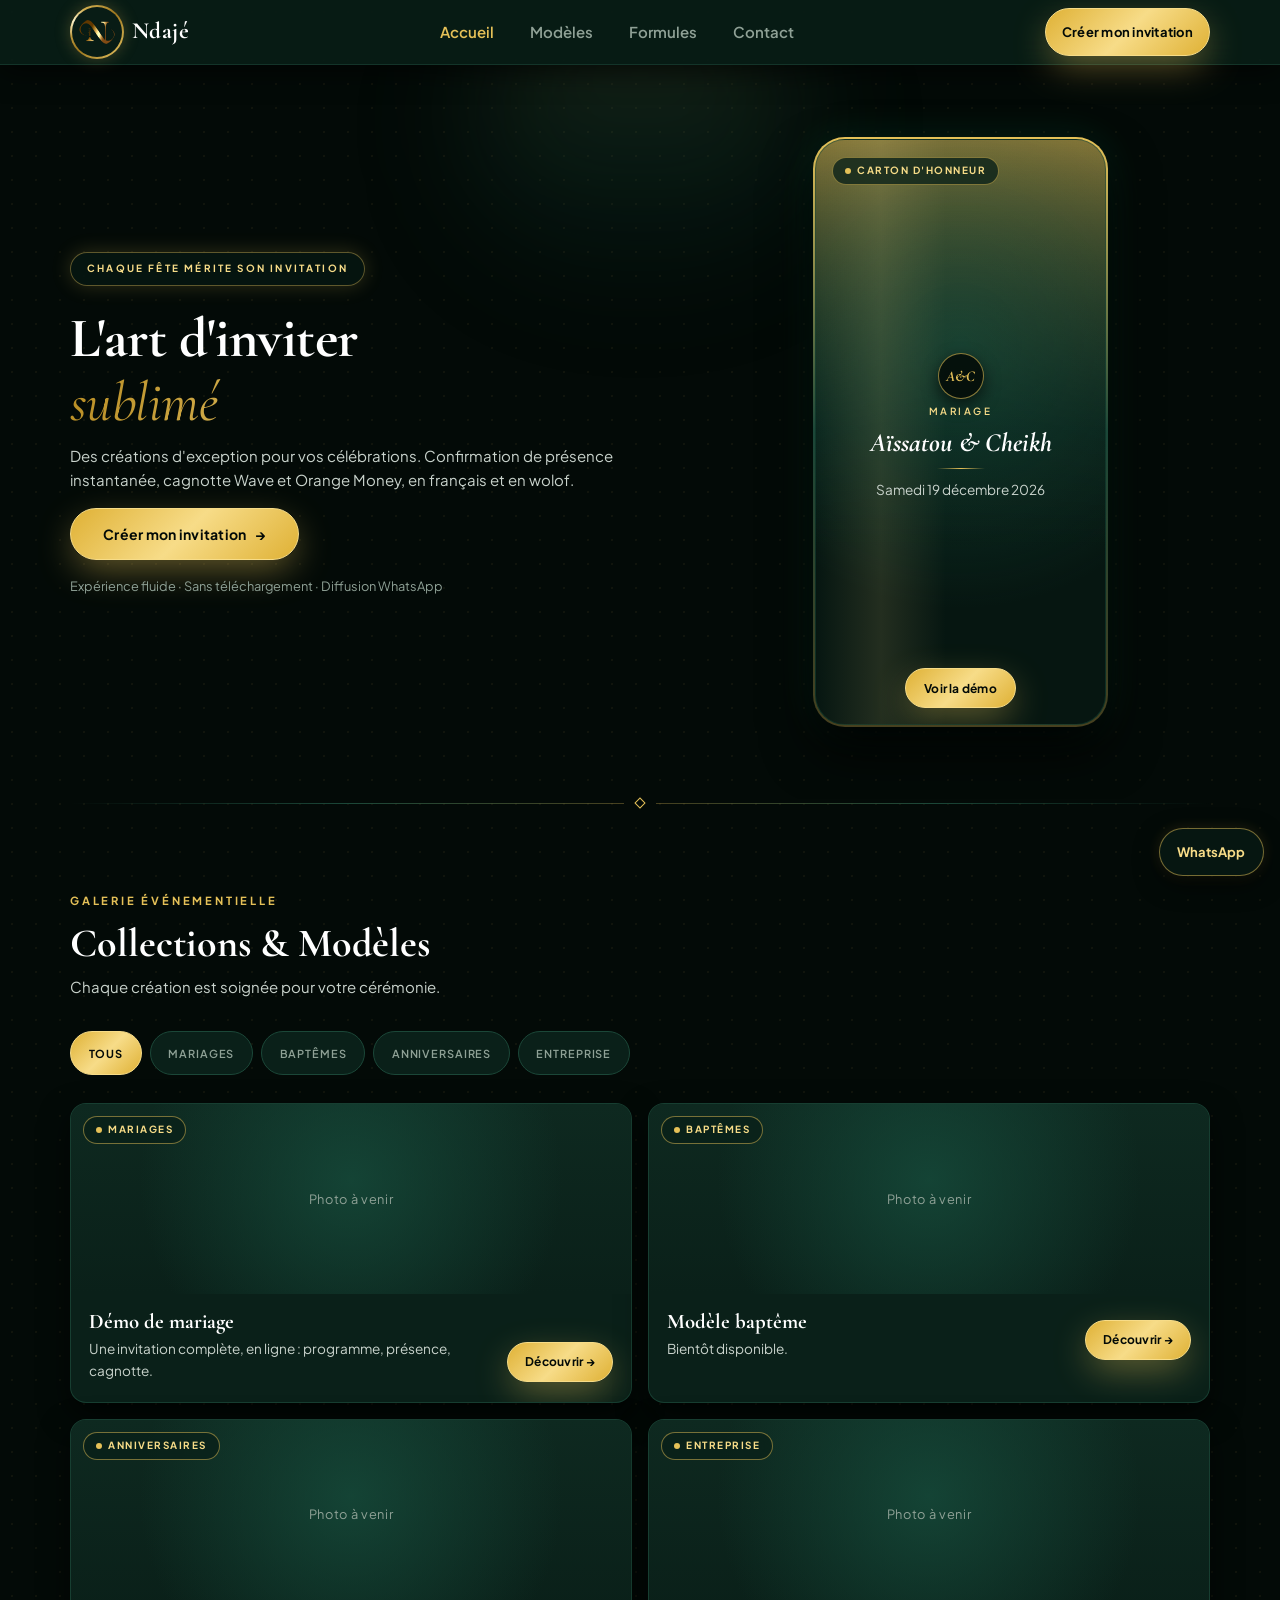
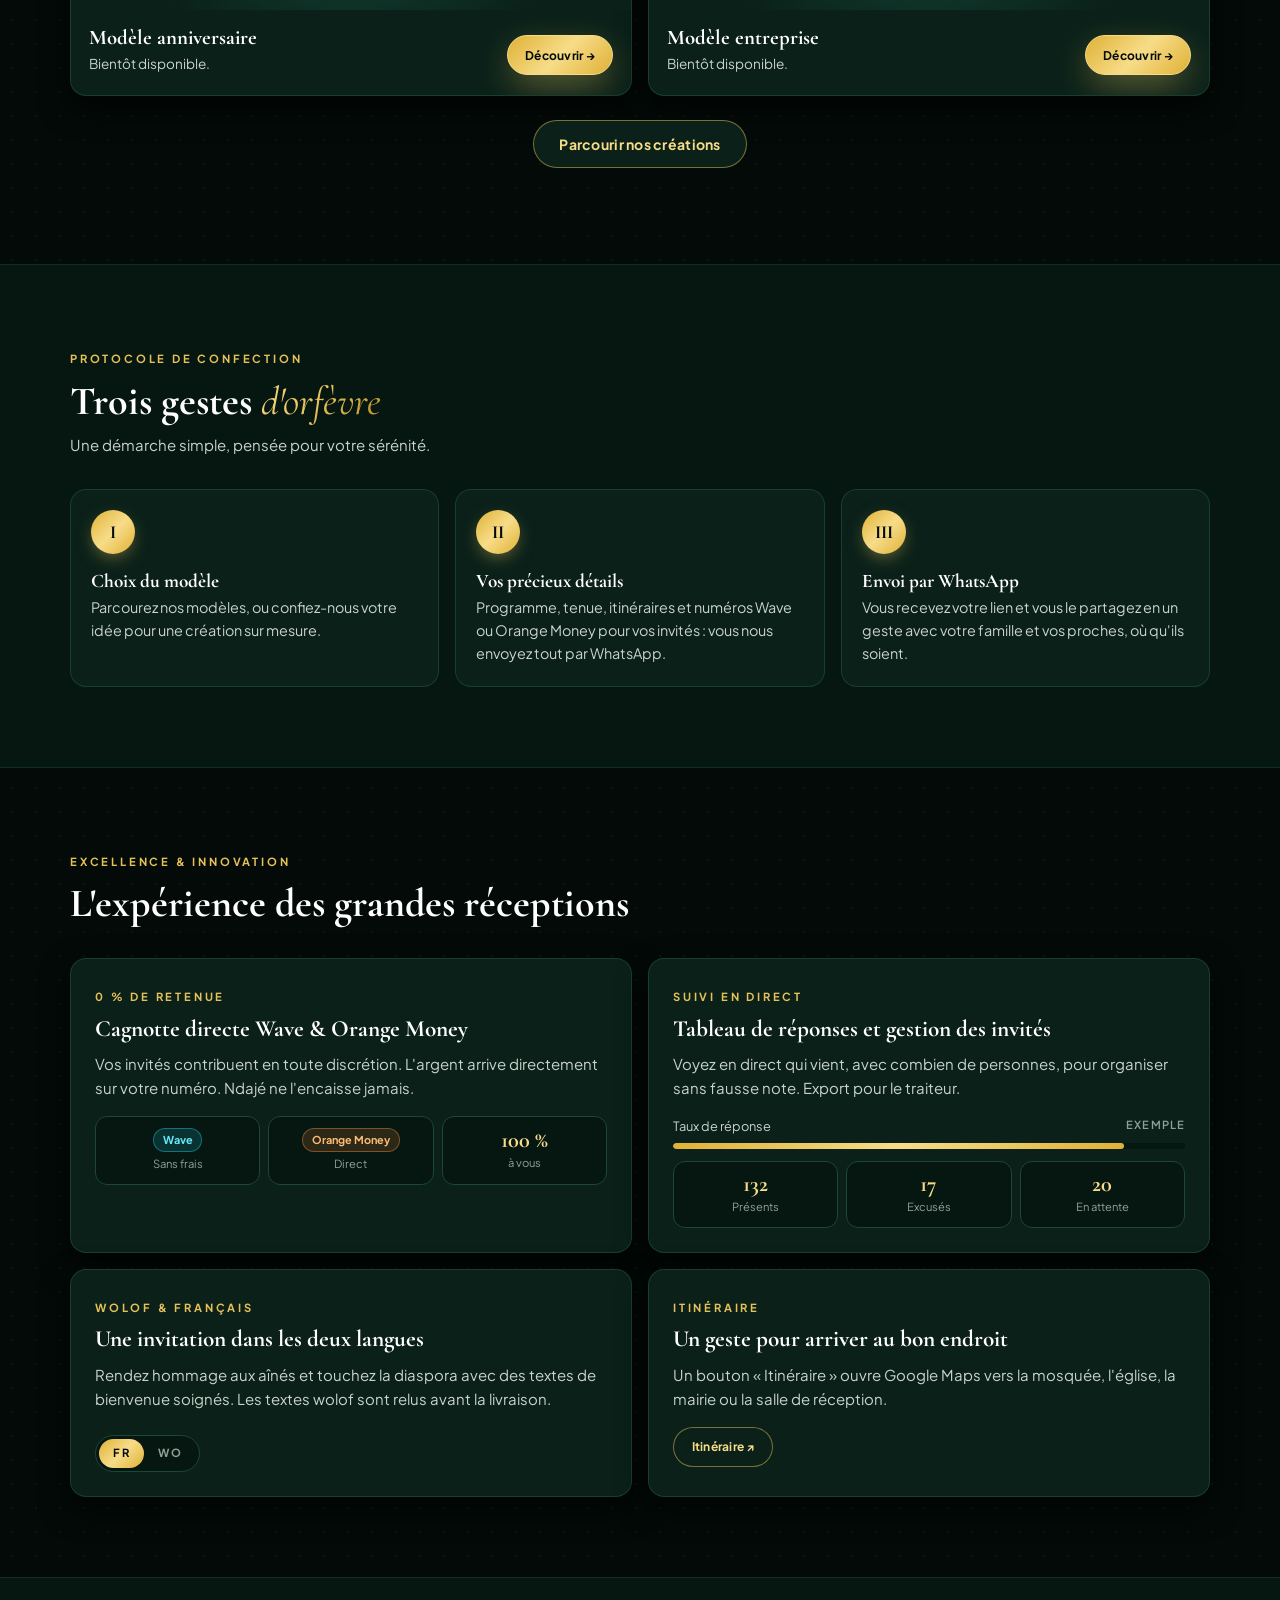
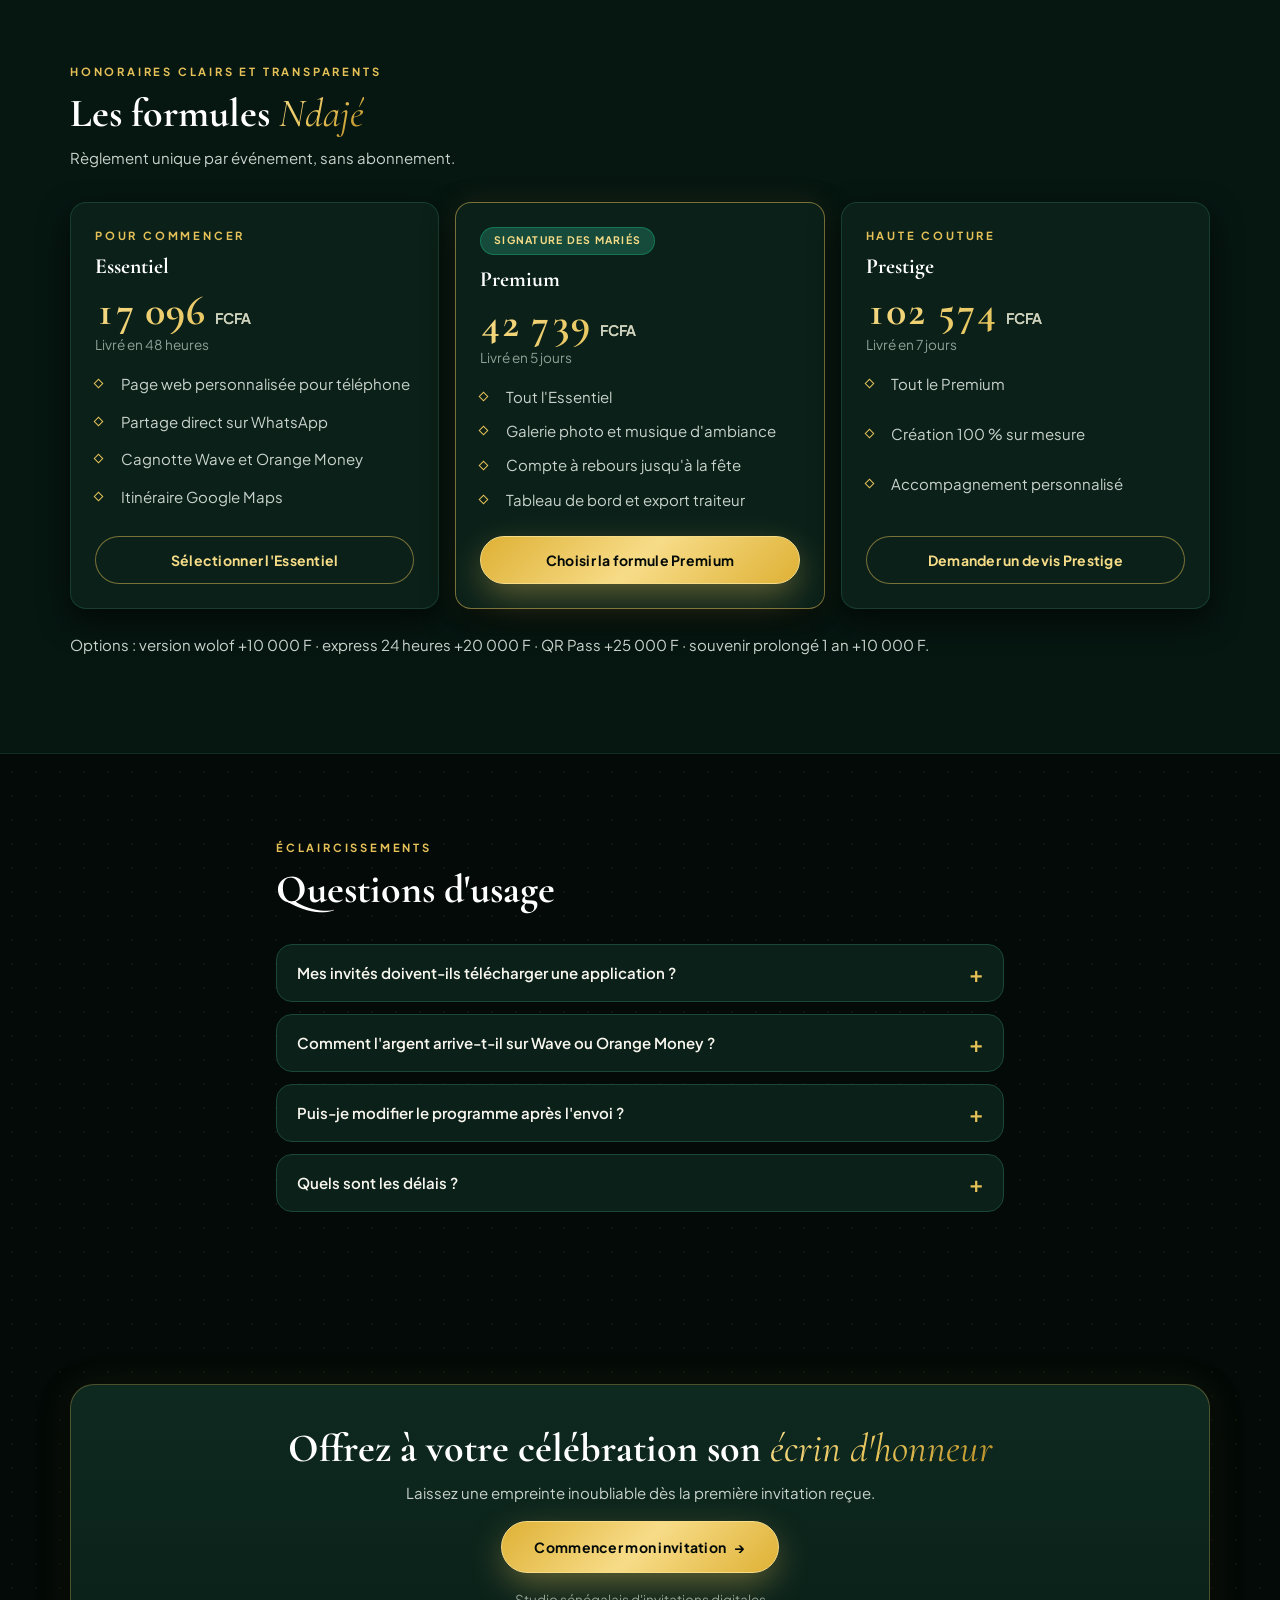
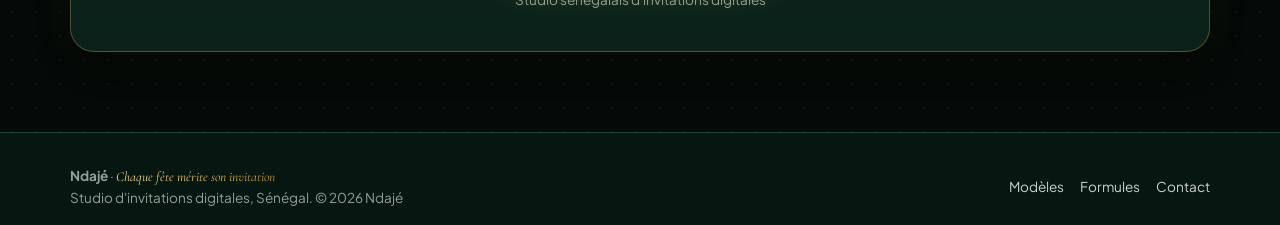
==== commit 09976290: "Option Souvenir prolongé et règle des 30 jours" ====
--- a/index.html
+++ b/index.html
@@ -260,7 +260,7 @@
             <a class="btn btn-contour btn-bloc" href="formules.html">Demander un devis Prestige</a>
           </div>
         </div>
-        <p class="doux" style="margin-top:1.5rem">Options : version wolof +<span data-prix="optionWolof"></span> F · express <span data-delai="express"></span> +<span data-prix="optionExpress"></span> F · QR Pass +<span data-prix="optionQrPass"></span> F.</p>
+        <p class="doux" style="margin-top:1.5rem">Options : version wolof +<span data-prix="optionWolof"></span> F · express <span data-delai="express"></span> +<span data-prix="optionExpress"></span> F · QR Pass +<span data-prix="optionQrPass"></span> F · souvenir prolongé 1 an +<span data-prix="optionSouvenir"></span> F.</p>
       </div>
     </section>
 
--- a/style.css
+++ b/style.css
@@ -557,3 +557,11 @@
   .logo-404 { width: 74px; height: 74px; }
   .logo-404 img { padding: 17px 10px; }
 }
+
+/* Équivalent en euros sous les prix (diaspora) */
+.formule .euro { margin: -.15rem 0 .1rem; color: var(--texte-doux); font-size: .85rem; font-variant-numeric: tabular-nums; }
+
+/* Options : grille qui s'adapte au nombre d'options (4 avec le souvenir prolongé) */
+@media (min-width: 720px) { .options { grid-template-columns: repeat(2, 1fr); } }
+@media (min-width: 1100px) { .options { grid-template-columns: repeat(4, 1fr); } }
+.note-souvenir { margin: 1.25rem 0 0; font-size: .9rem; }
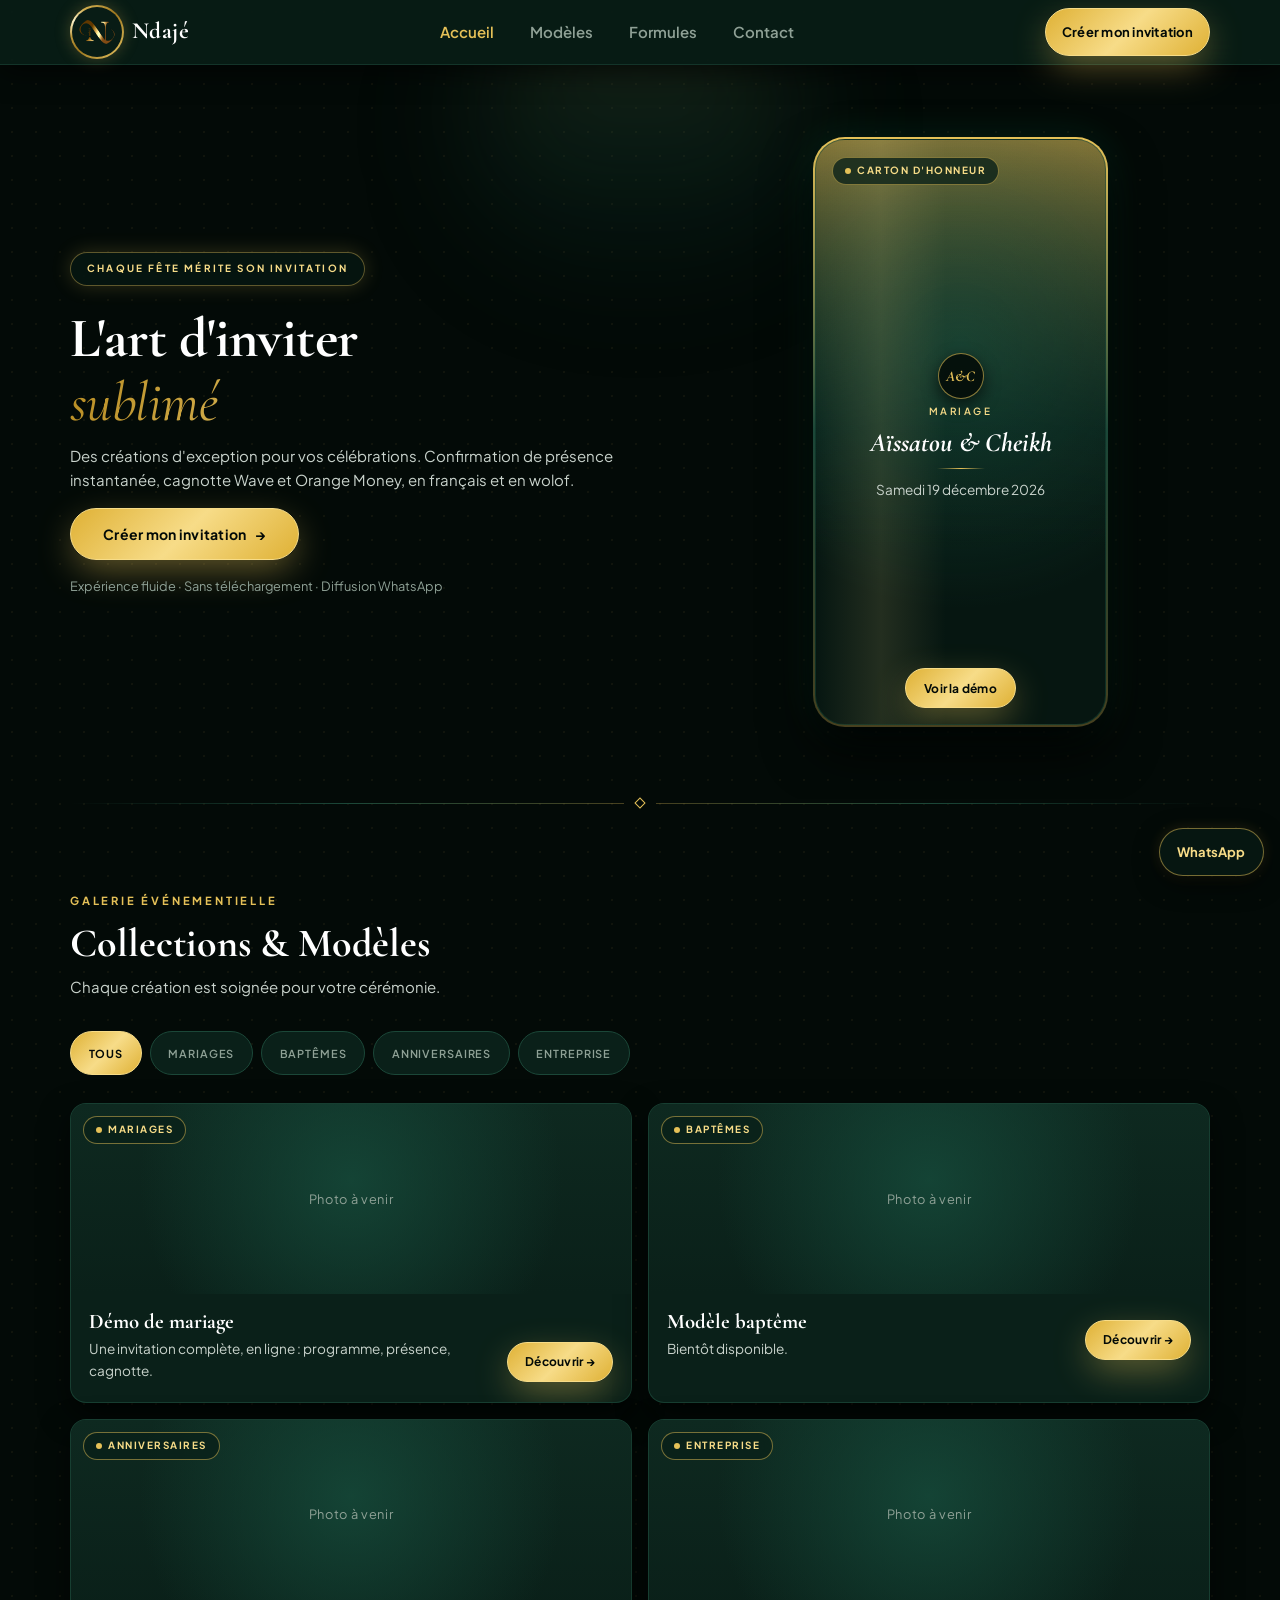
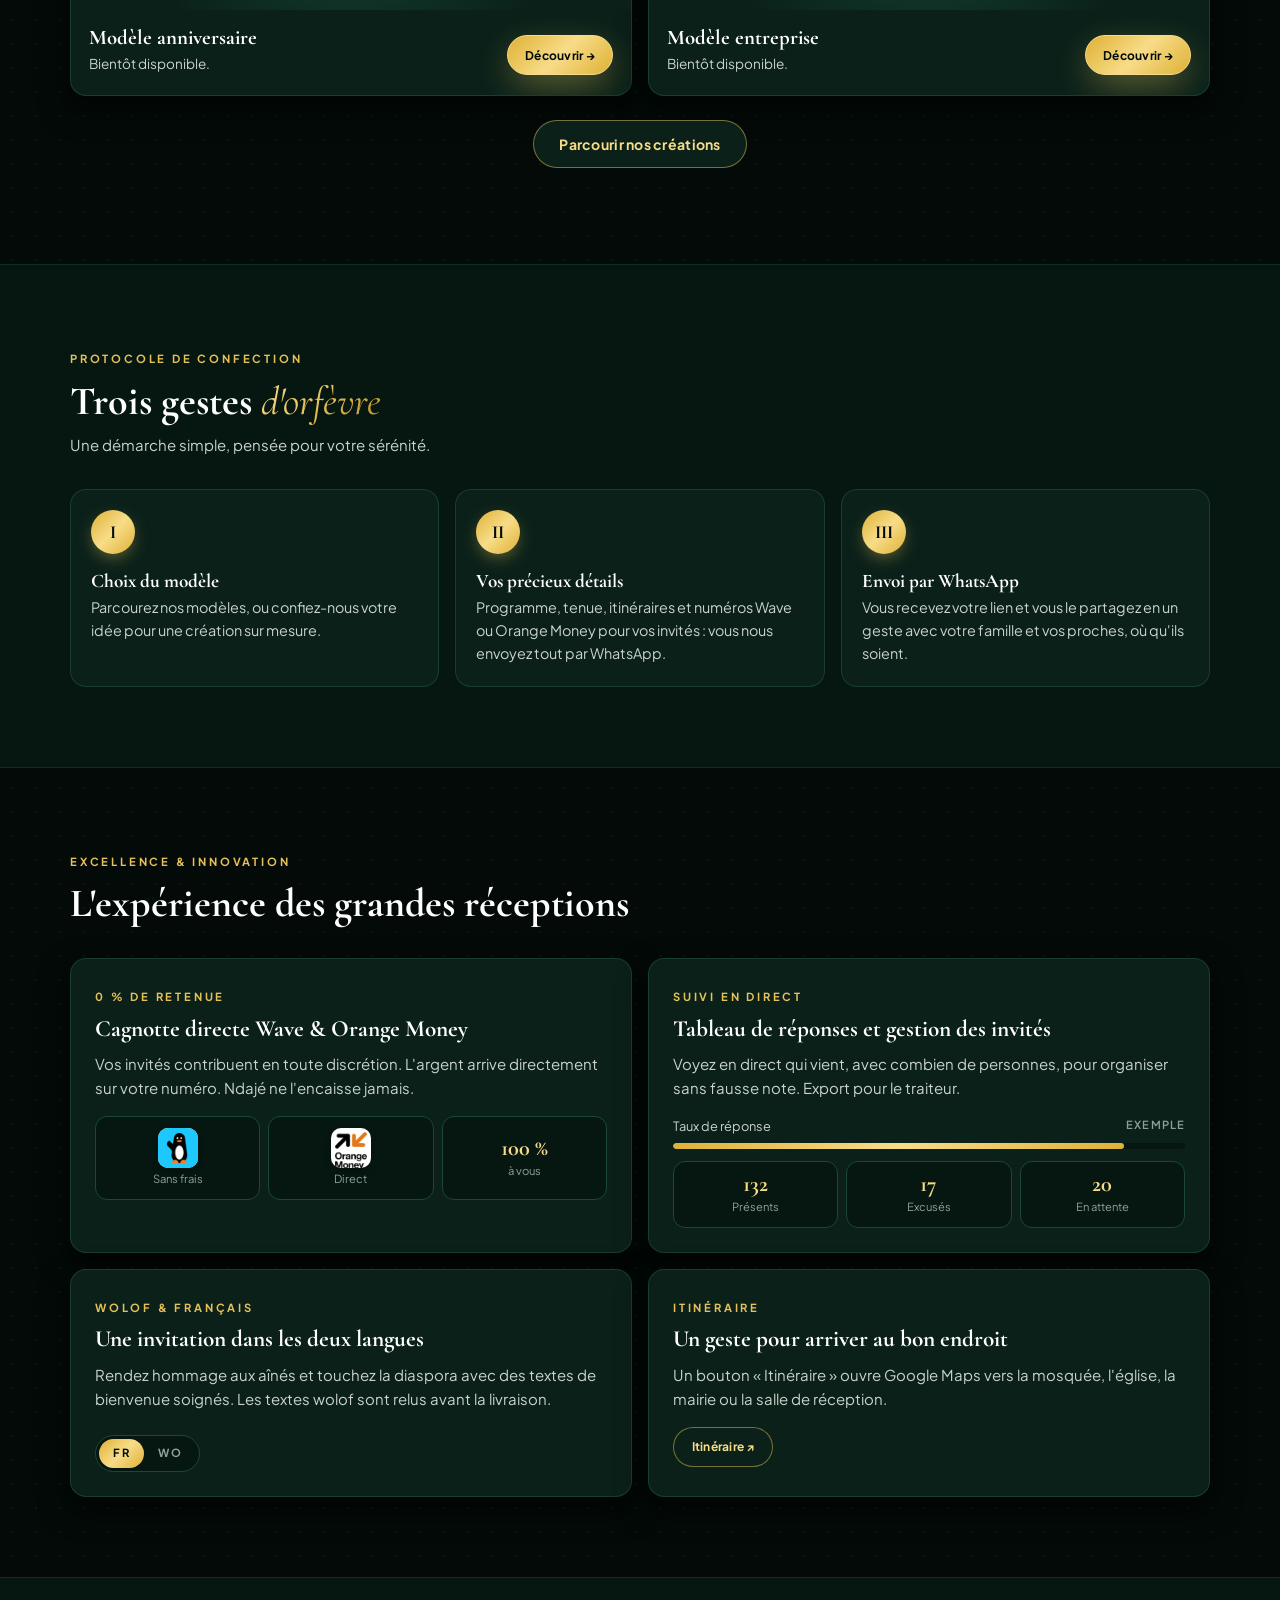
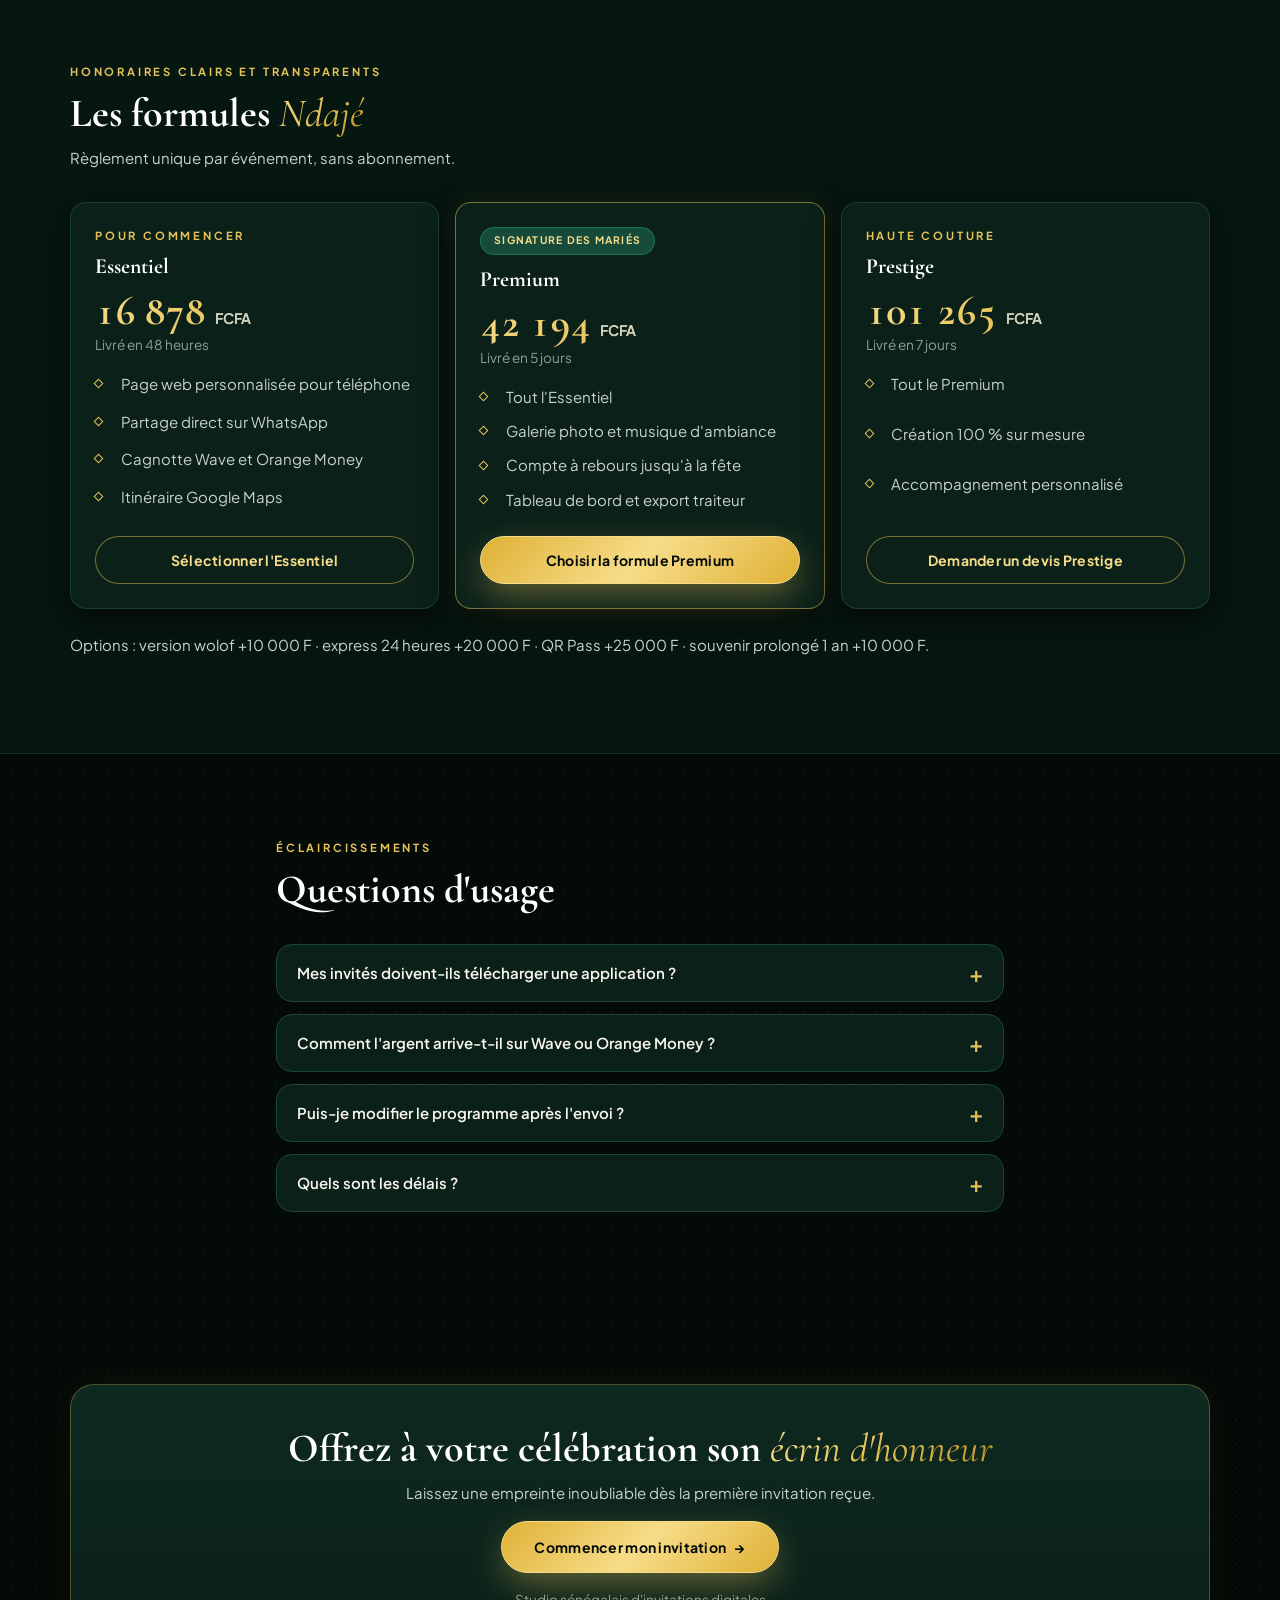
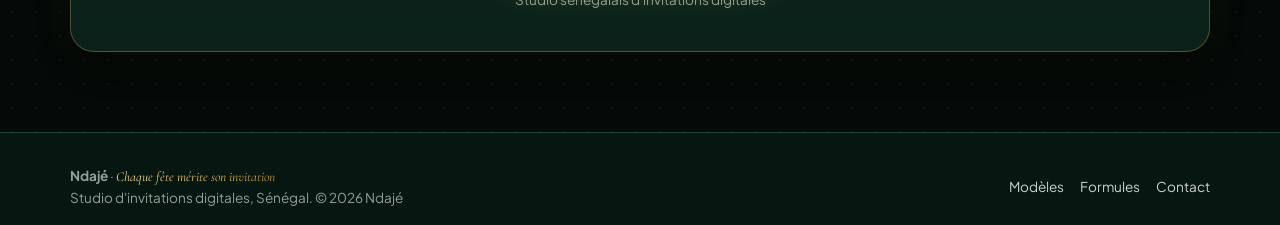
==== commit 733a31e1: "Bouquet sur la carte Union Sacrée et logos Wave / Orange Money" ====
--- a/index.html
+++ b/index.html
@@ -175,8 +175,8 @@
             <h3>Cagnotte directe Wave &amp; Orange Money</h3>
             <p class="doux">Vos invités contribuent en toute discrétion. L'argent arrive directement sur votre numéro. Ndajé ne l'encaisse jamais.</p>
             <div class="mini-grille">
-              <div class="mini"><span class="logo-pay pay-wave">Wave</span><small>Sans frais</small></div>
-              <div class="mini"><span class="logo-pay pay-om">Orange Money</span><small>Direct</small></div>
+              <div class="mini"><span class="logo-tuile"><img src="assets/logo-wave.png" alt="Wave" width="40" height="40" loading="lazy"></span><small>Sans frais</small></div>
+              <div class="mini"><span class="logo-tuile logo-tuile--om"><img src="assets/logo-orange-money.png" alt="Orange Money" width="40" height="40" loading="lazy"></span><small>Direct</small></div>
               <div class="mini"><strong>100 %</strong><small>à vous</small></div>
             </div>
           </div>
--- a/style.css
+++ b/style.css
@@ -565,3 +565,26 @@
 @media (min-width: 720px) { .options { grid-template-columns: repeat(2, 1fr); } }
 @media (min-width: 1100px) { .options { grid-template-columns: repeat(4, 1fr); } }
 .note-souvenir { margin: 1.25rem 0 0; font-size: .9rem; }
+
+/* Aperçu du modèle « Union Sacrée » (en attendant la photo d'Aicha) */
+.col-photo--union { background: radial-gradient(circle at 30% 25%, #fff 0, transparent 50%), linear-gradient(135deg, #F6E3E5, #F7F3EE 55%, #EBD3B5); }
+.union-apercu { display: grid; justify-items: center; gap: .25rem; padding: .5rem 0 .75rem; font: italic 600 1.7rem/1.05 var(--police-titre); color: #7E2236; }
+.union-apercu img { width: 150px; height: auto; margin-bottom: .1rem; filter: drop-shadow(0 8px 14px rgba(126, 34, 54, .2)); }
+.union-apercu small { font: 500 .65rem var(--police-texte); font-style: normal; letter-spacing: .35em; text-transform: uppercase; color: #C9A24B; }
+
+/* Vrai aperçu du modèle dans un téléphone (page Créer) */
+.apercu .apercu-tel { width: 260px; }
+.apercu .apercu-tel .ecran { height: 540px; background: #fff; }
+.lien-apercu { display: inline-flex; align-items: center; min-height: 44px; color: var(--or-clair); font-weight: 600; font-size: .9rem; }
+@media (min-width: 960px) { .lien-apercu { display: none; } } /* sur ordinateur, l'aperçu reste visible à droite */
+.apercu { scroll-margin-top: 80px; }
+@media (prefers-reduced-motion: no-preference) {
+  @keyframes balance-bouquet { 0%, 100% { transform: rotate(-2deg); } 50% { transform: rotate(2deg); } }
+  .union-apercu img { transform-origin: 50% 85%; animation: balance-bouquet 6s ease-in-out infinite; }
+}
+
+/* Logos officiels Wave / Orange Money (tuile blanche : le texte d'Orange Money est noir) */
+.logo-tuile { display: inline-grid; place-items: center; width: 40px; height: 40px; border-radius: 10px; overflow: hidden; background: #fff; box-shadow: 0 4px 10px -4px rgba(0, 0, 0, .5); }
+.logo-tuile img { width: 100%; height: 100%; object-fit: cover; }
+.logo-tuile--om { padding: 4px; }
+.logo-tuile--om img { object-fit: contain; }
